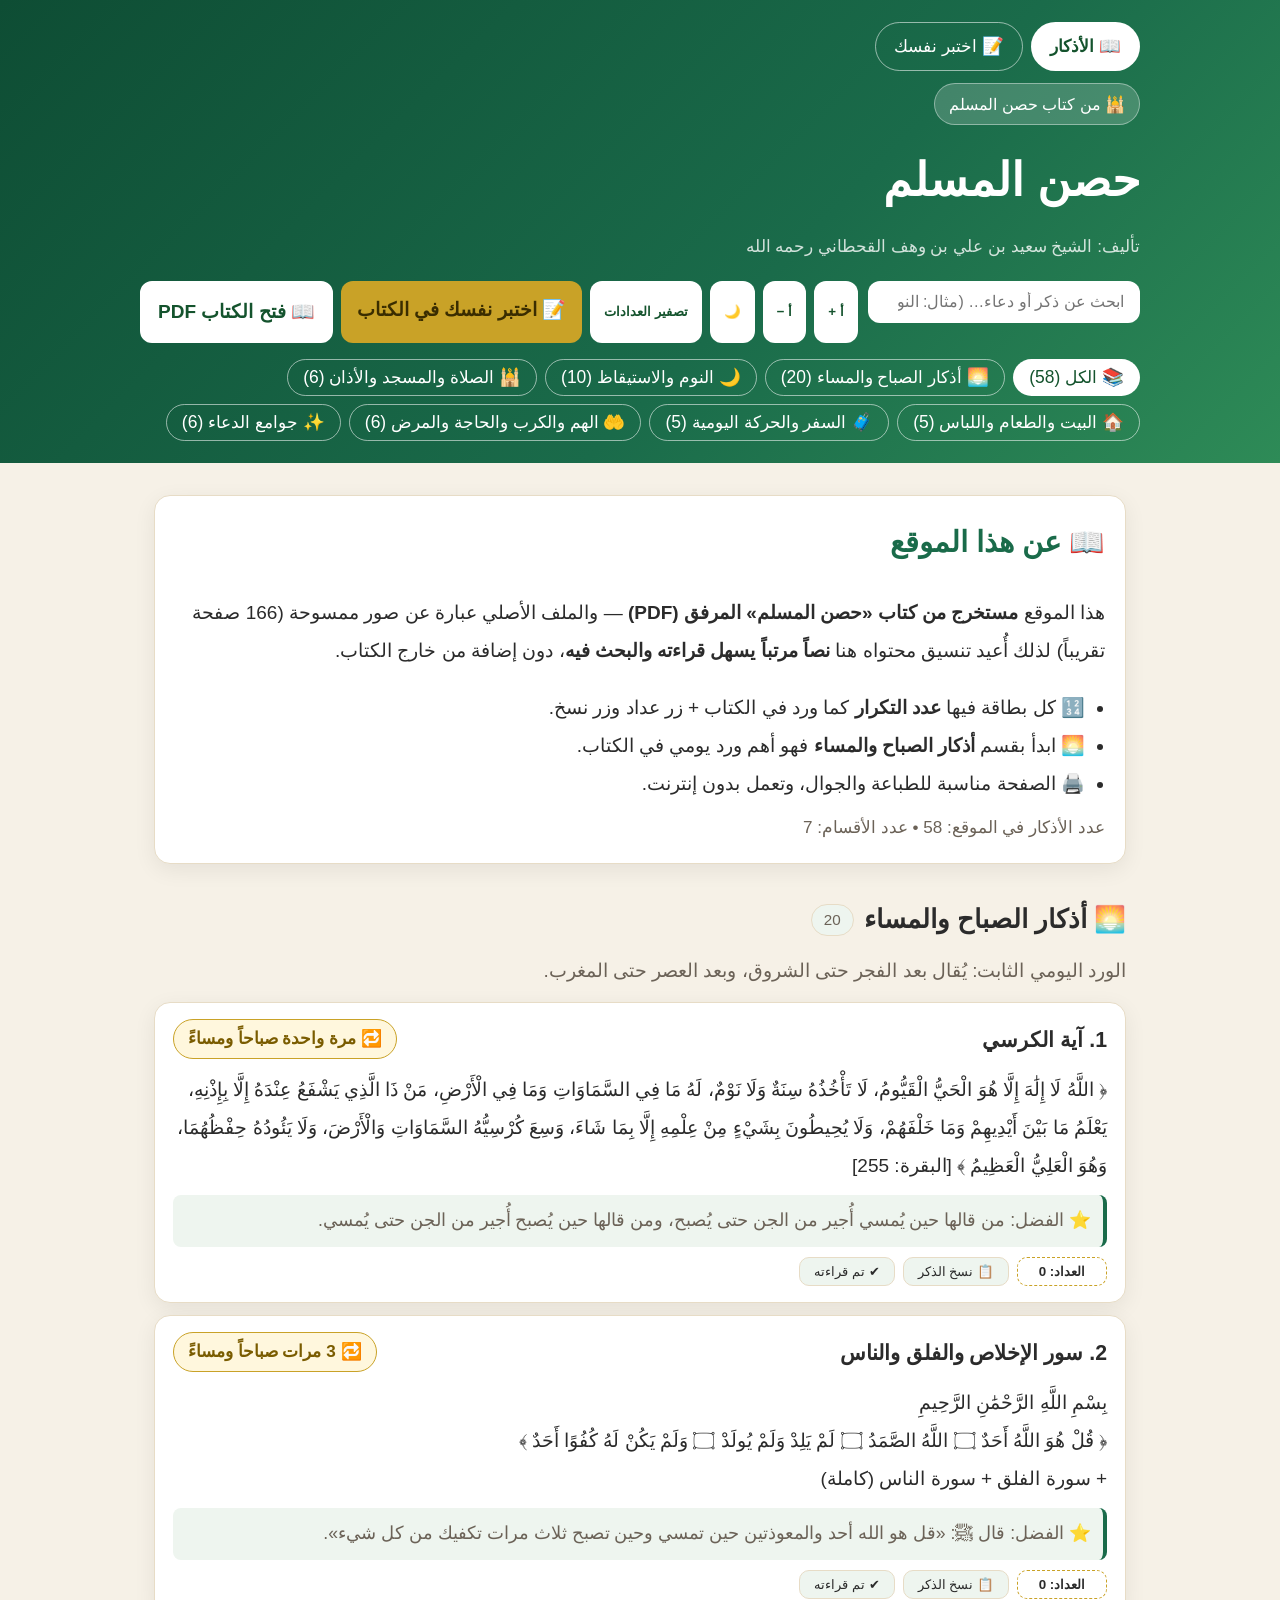
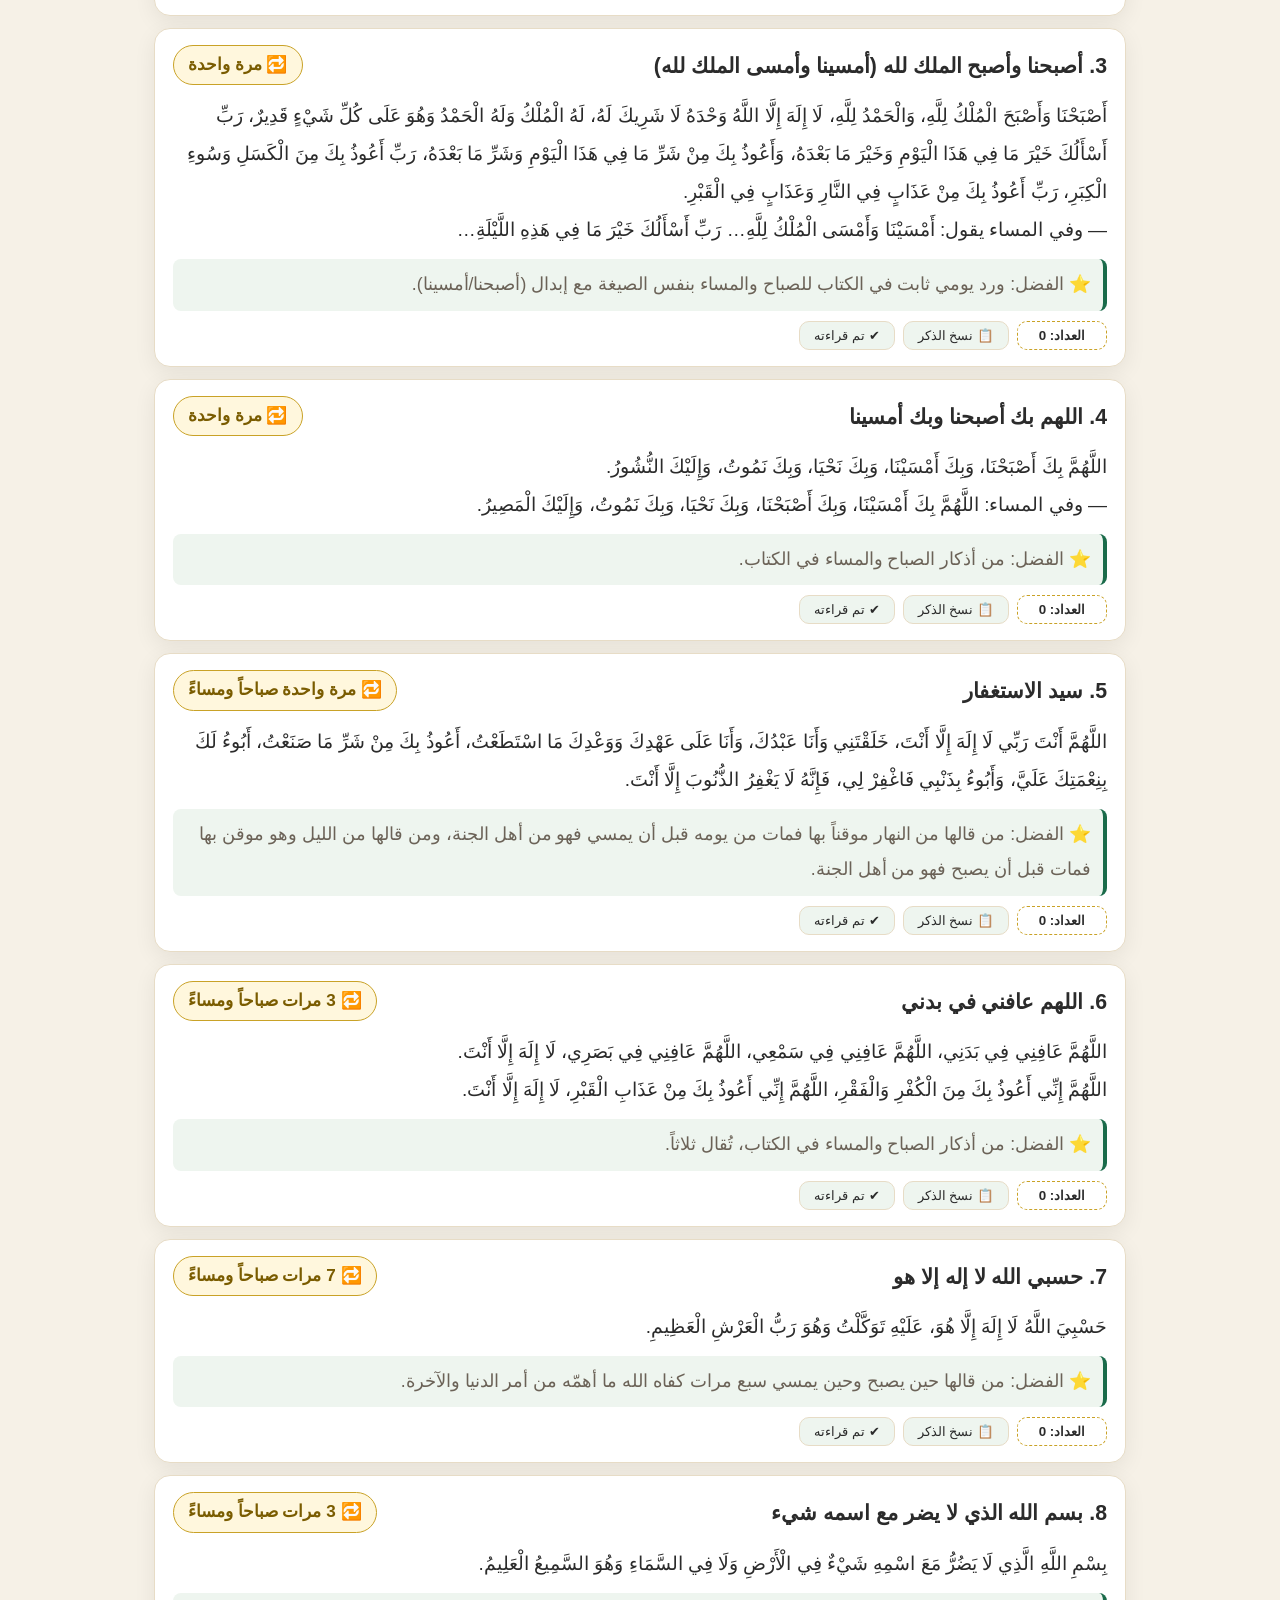
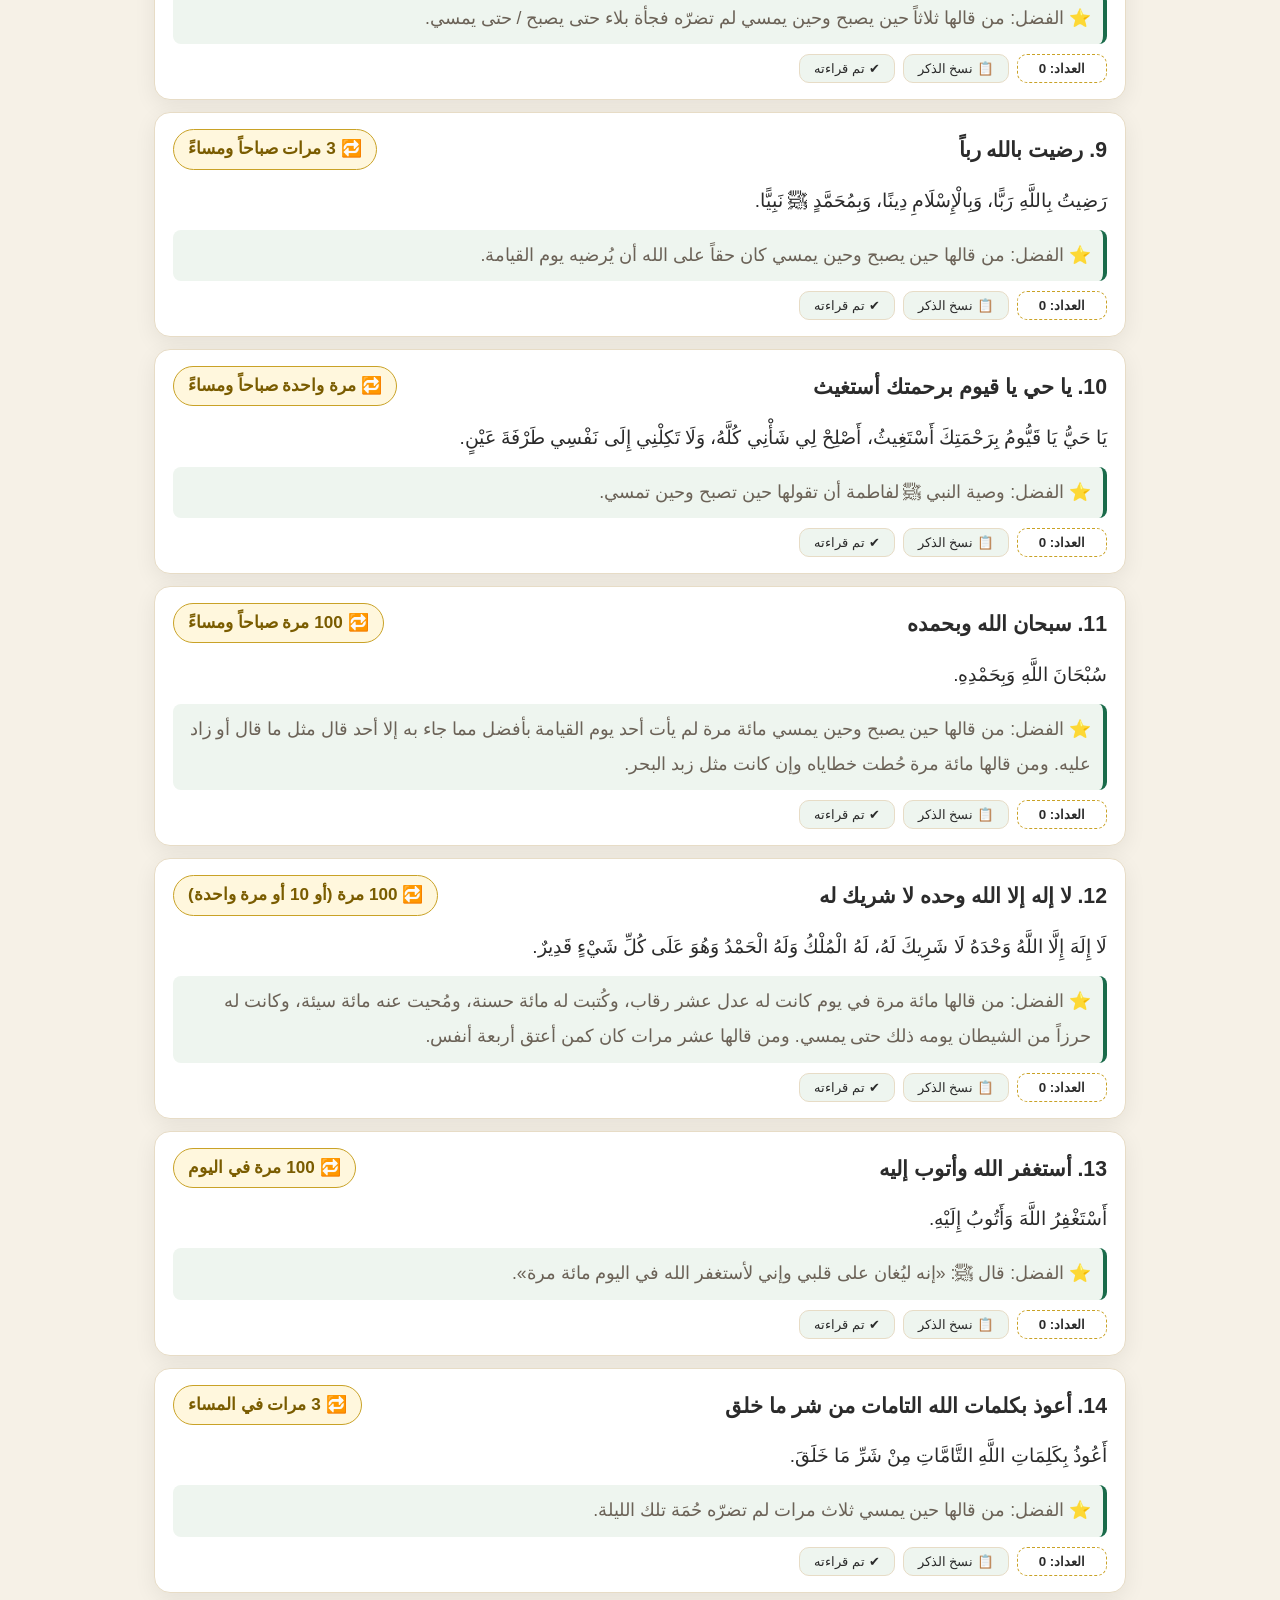
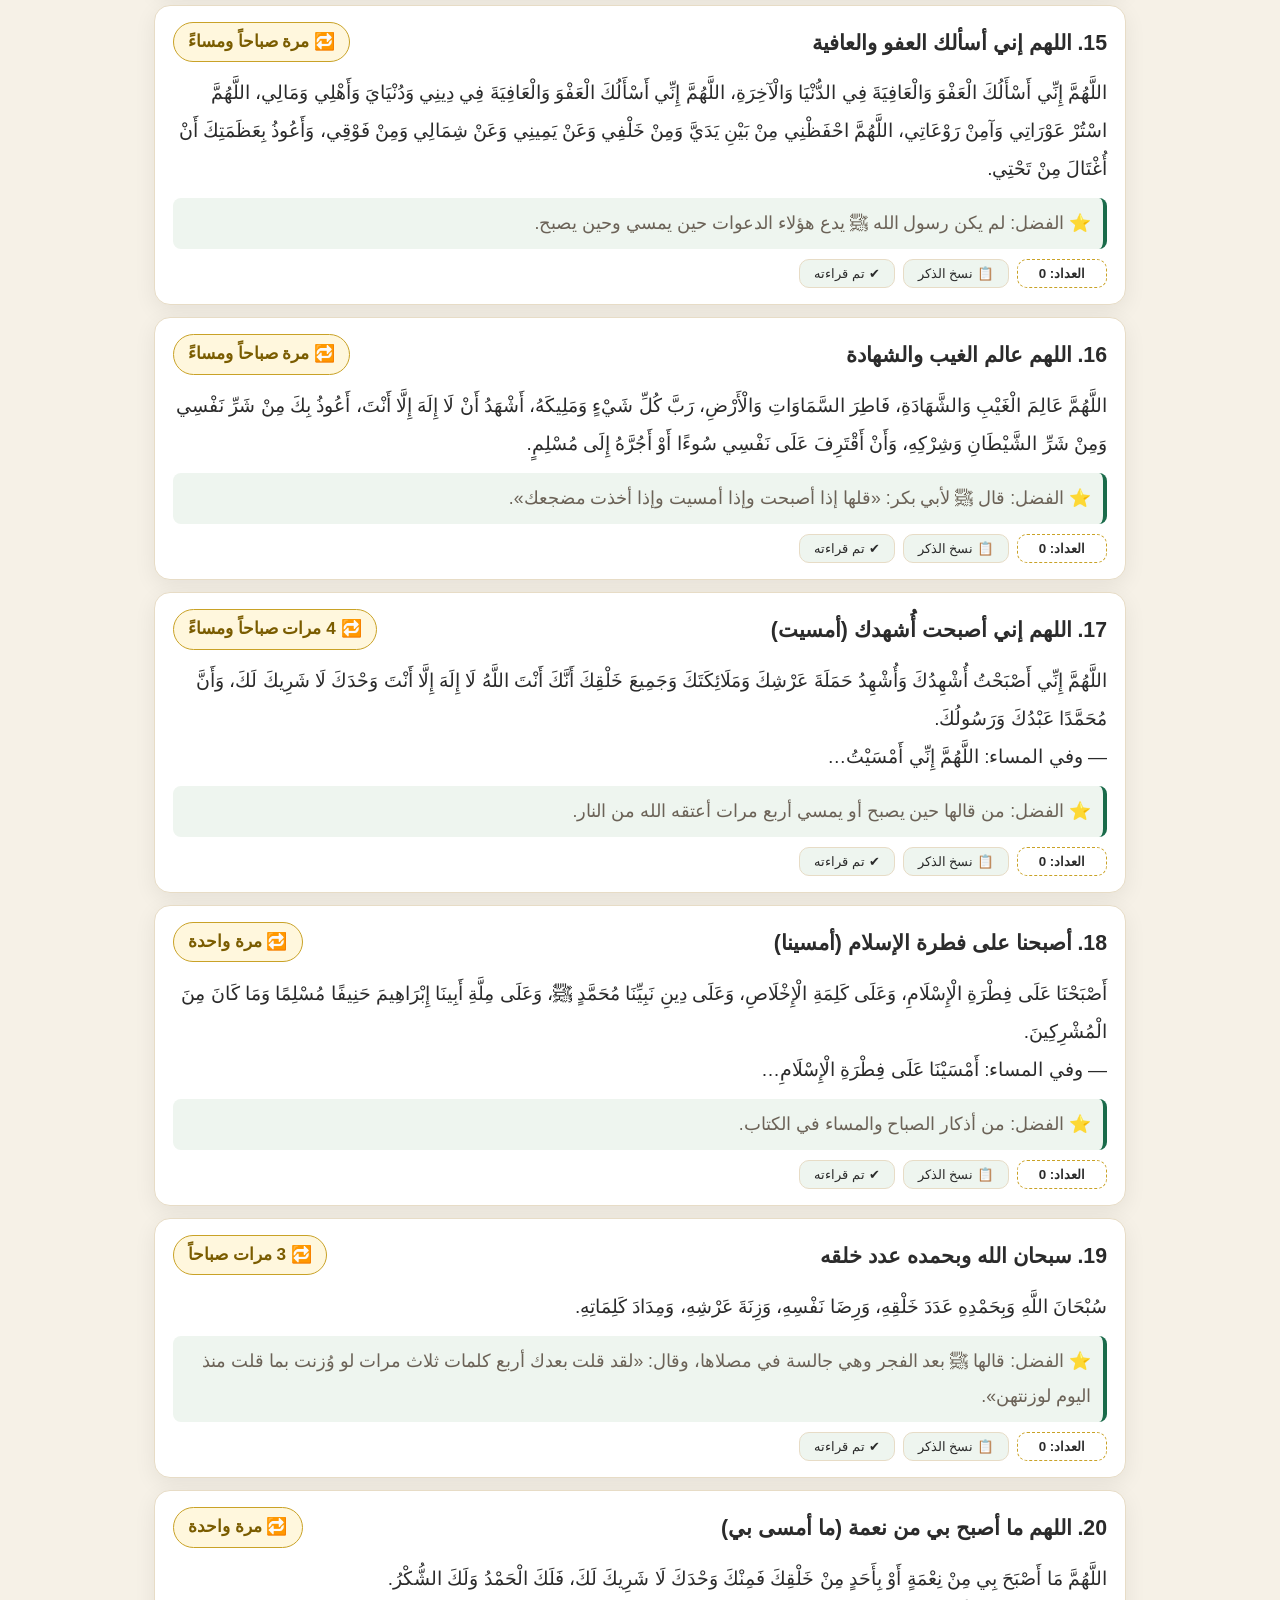
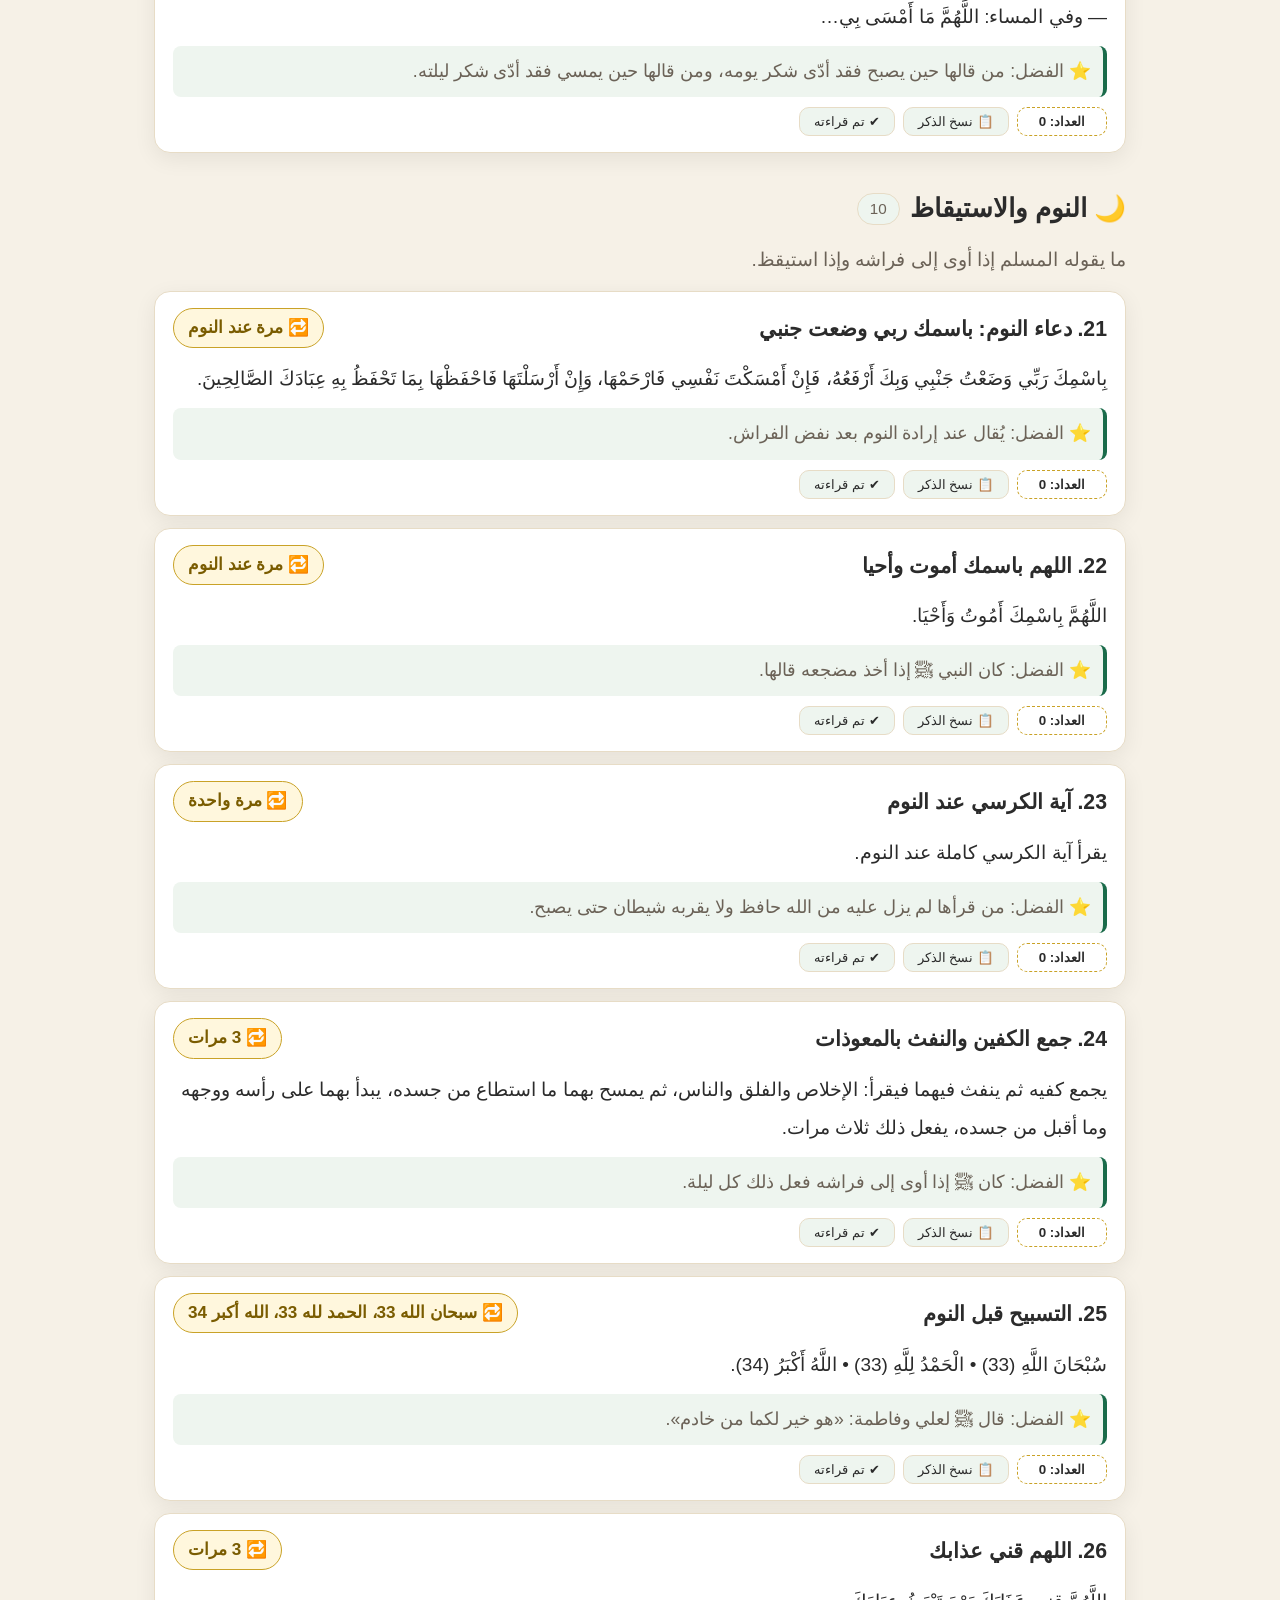
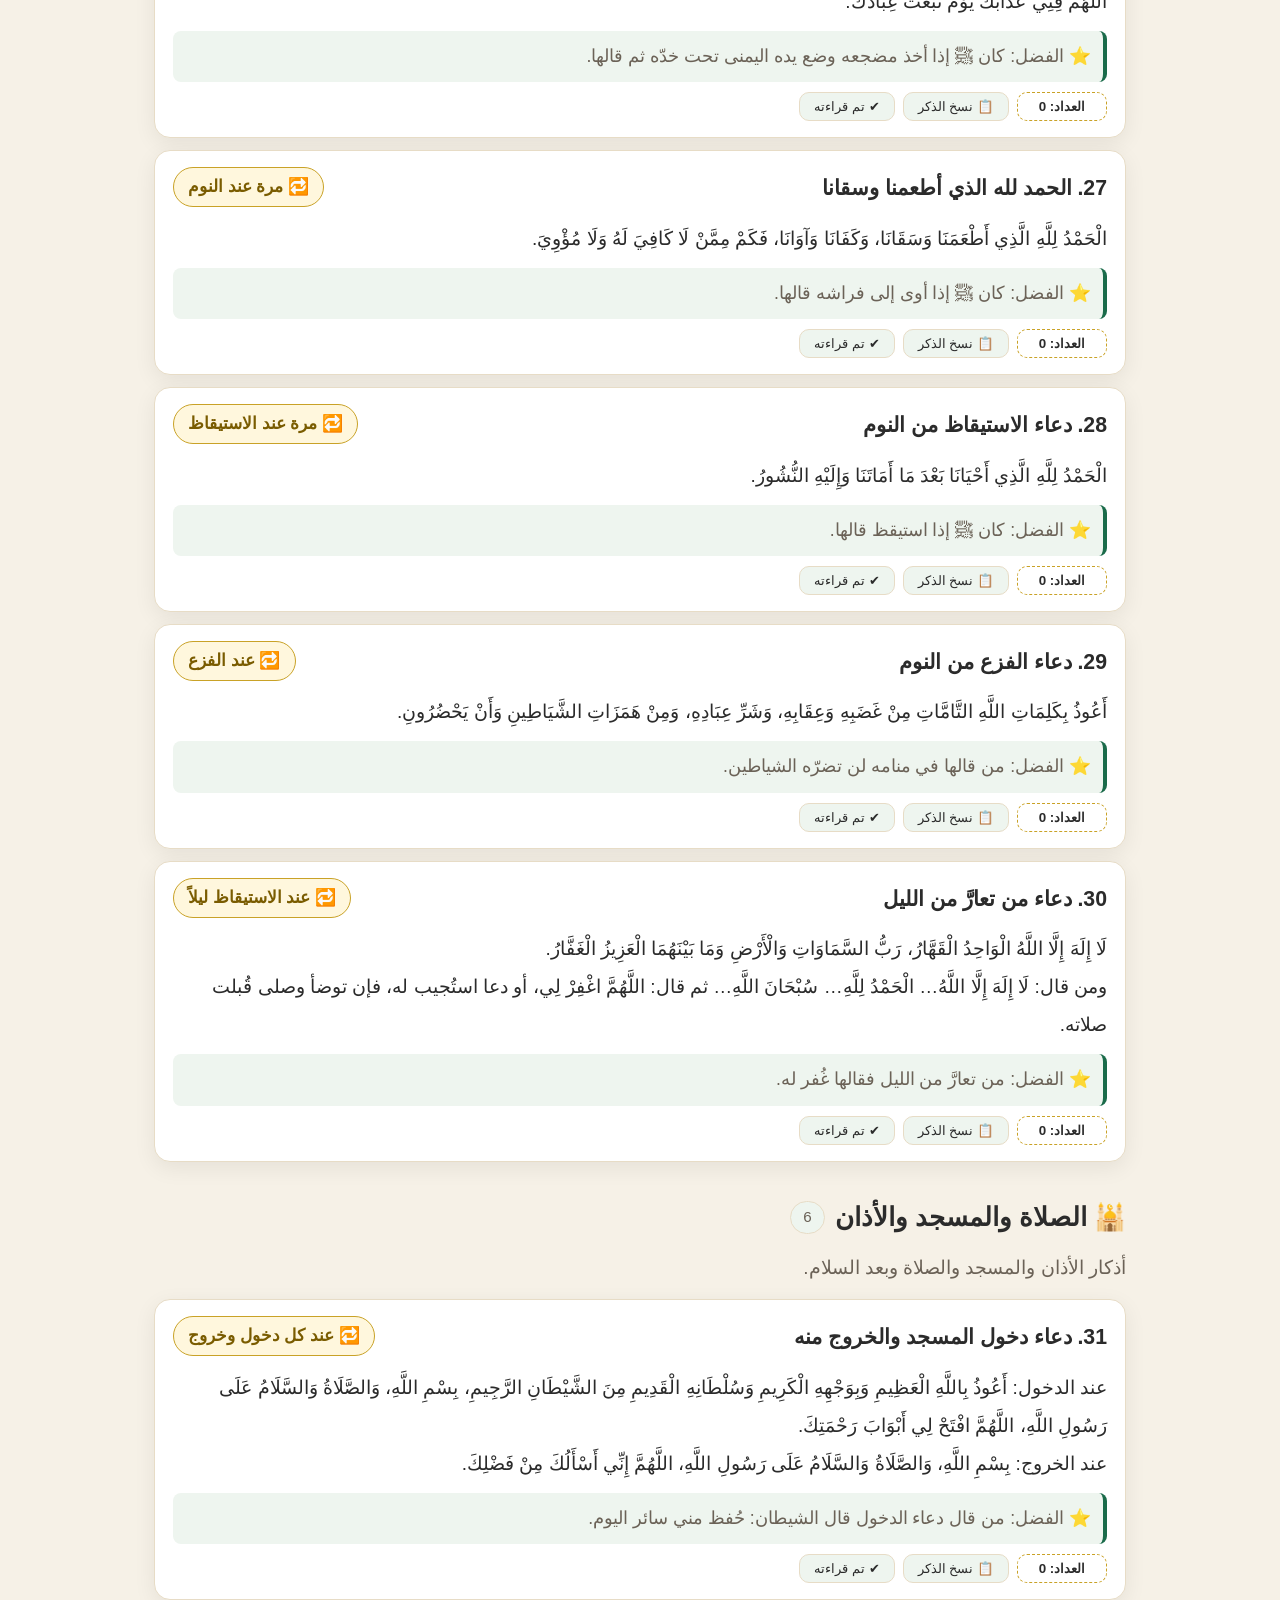
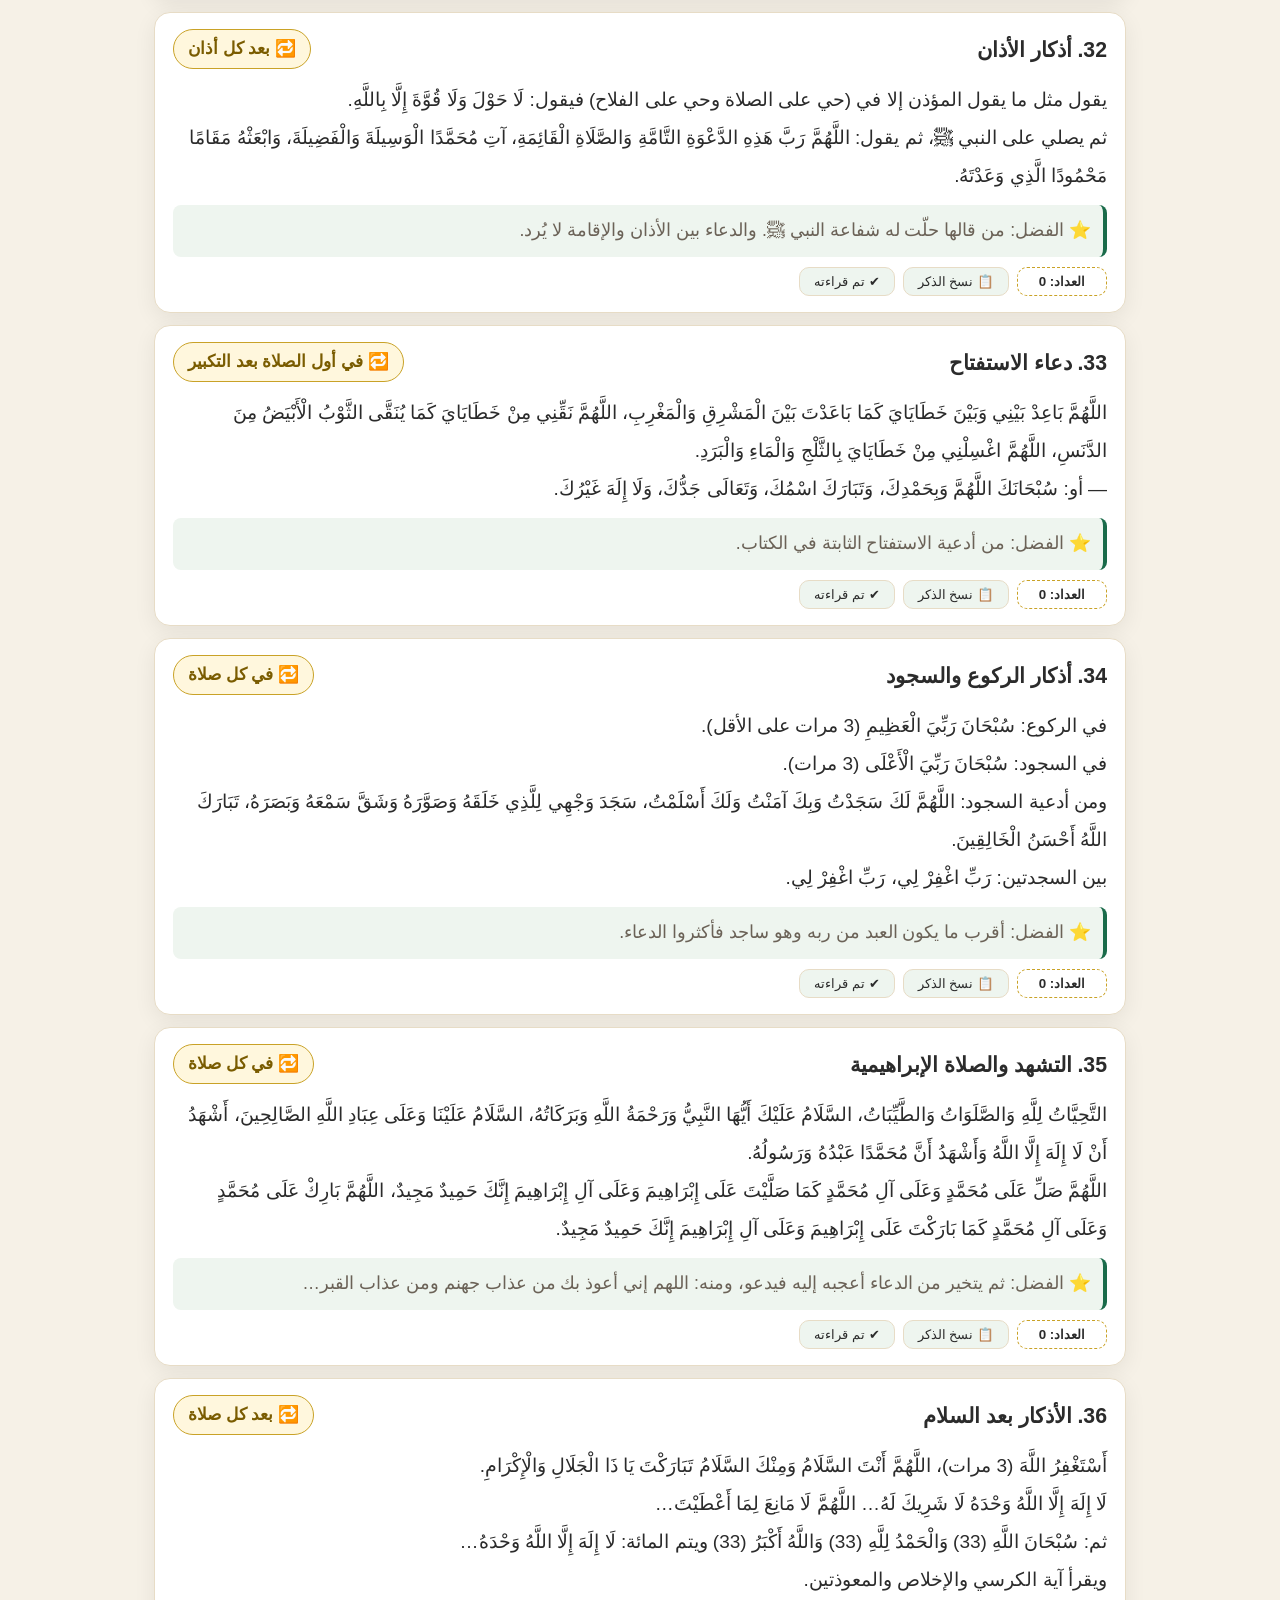
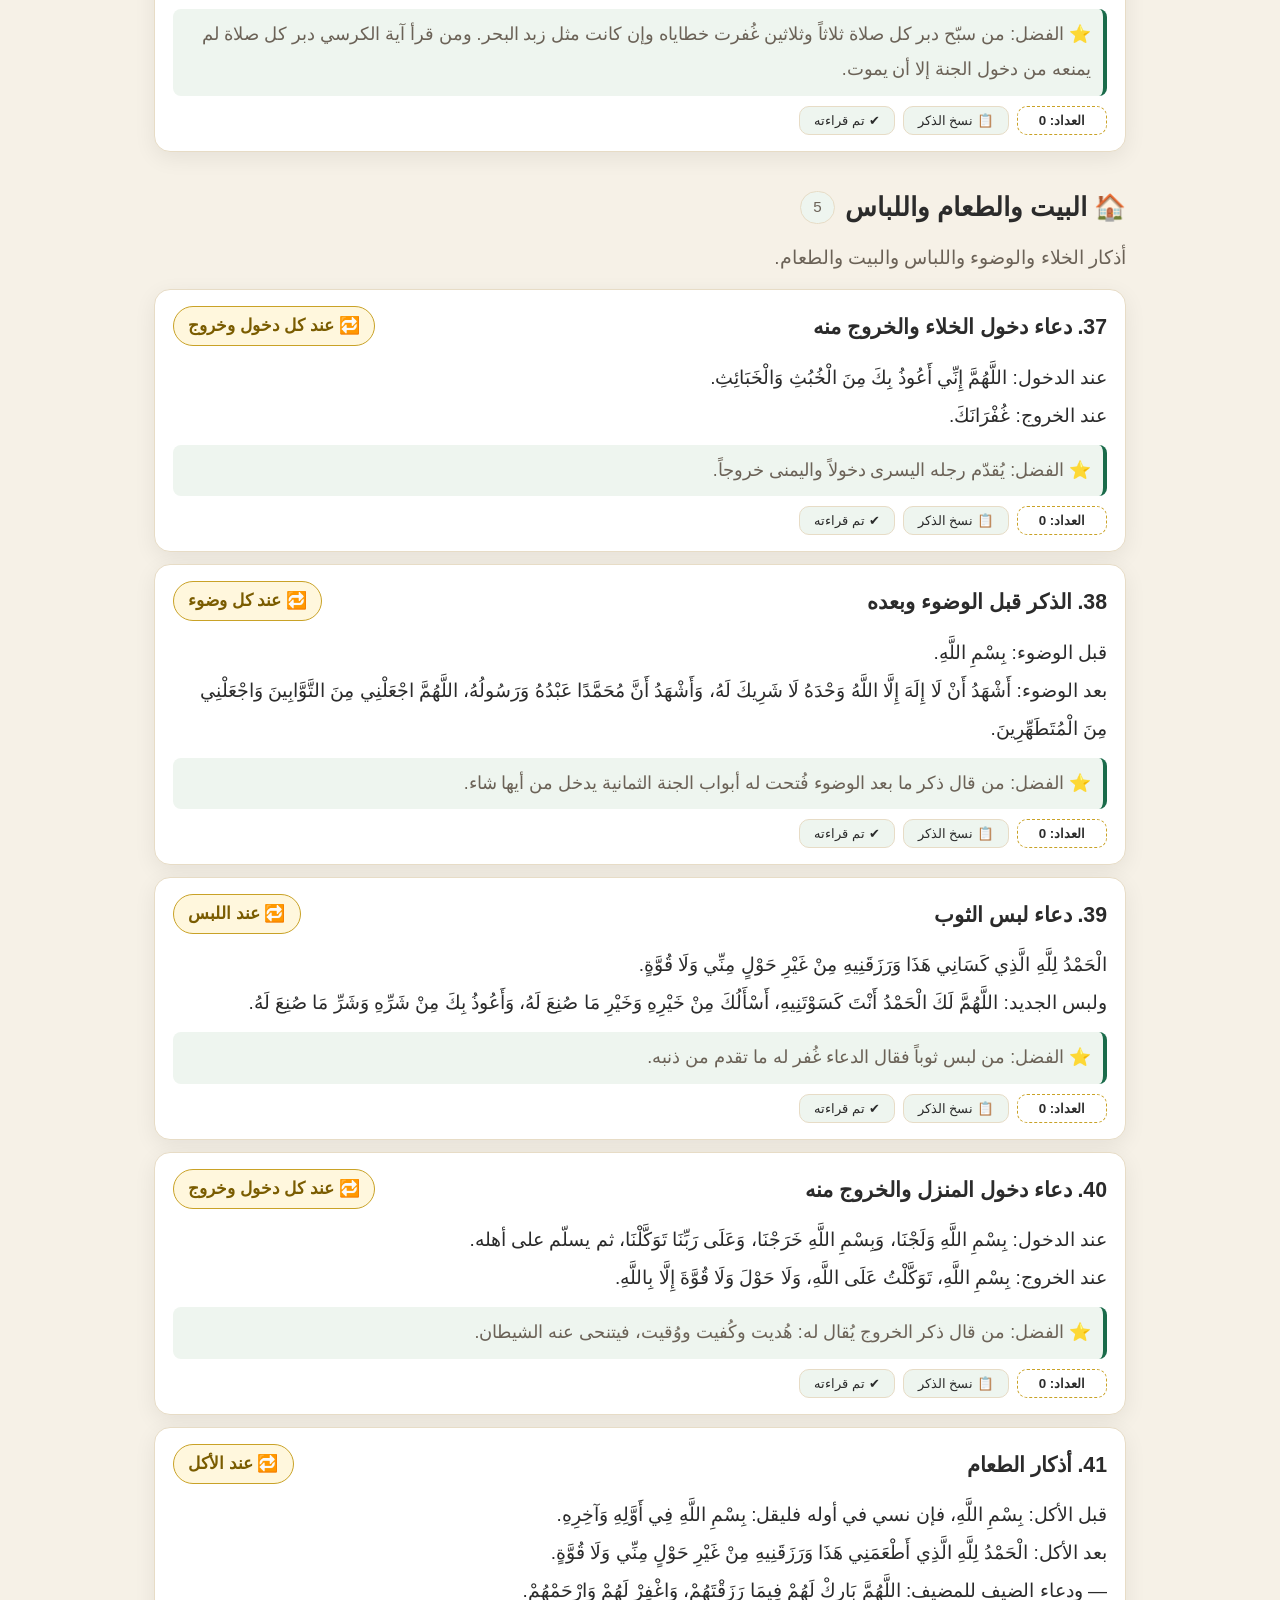
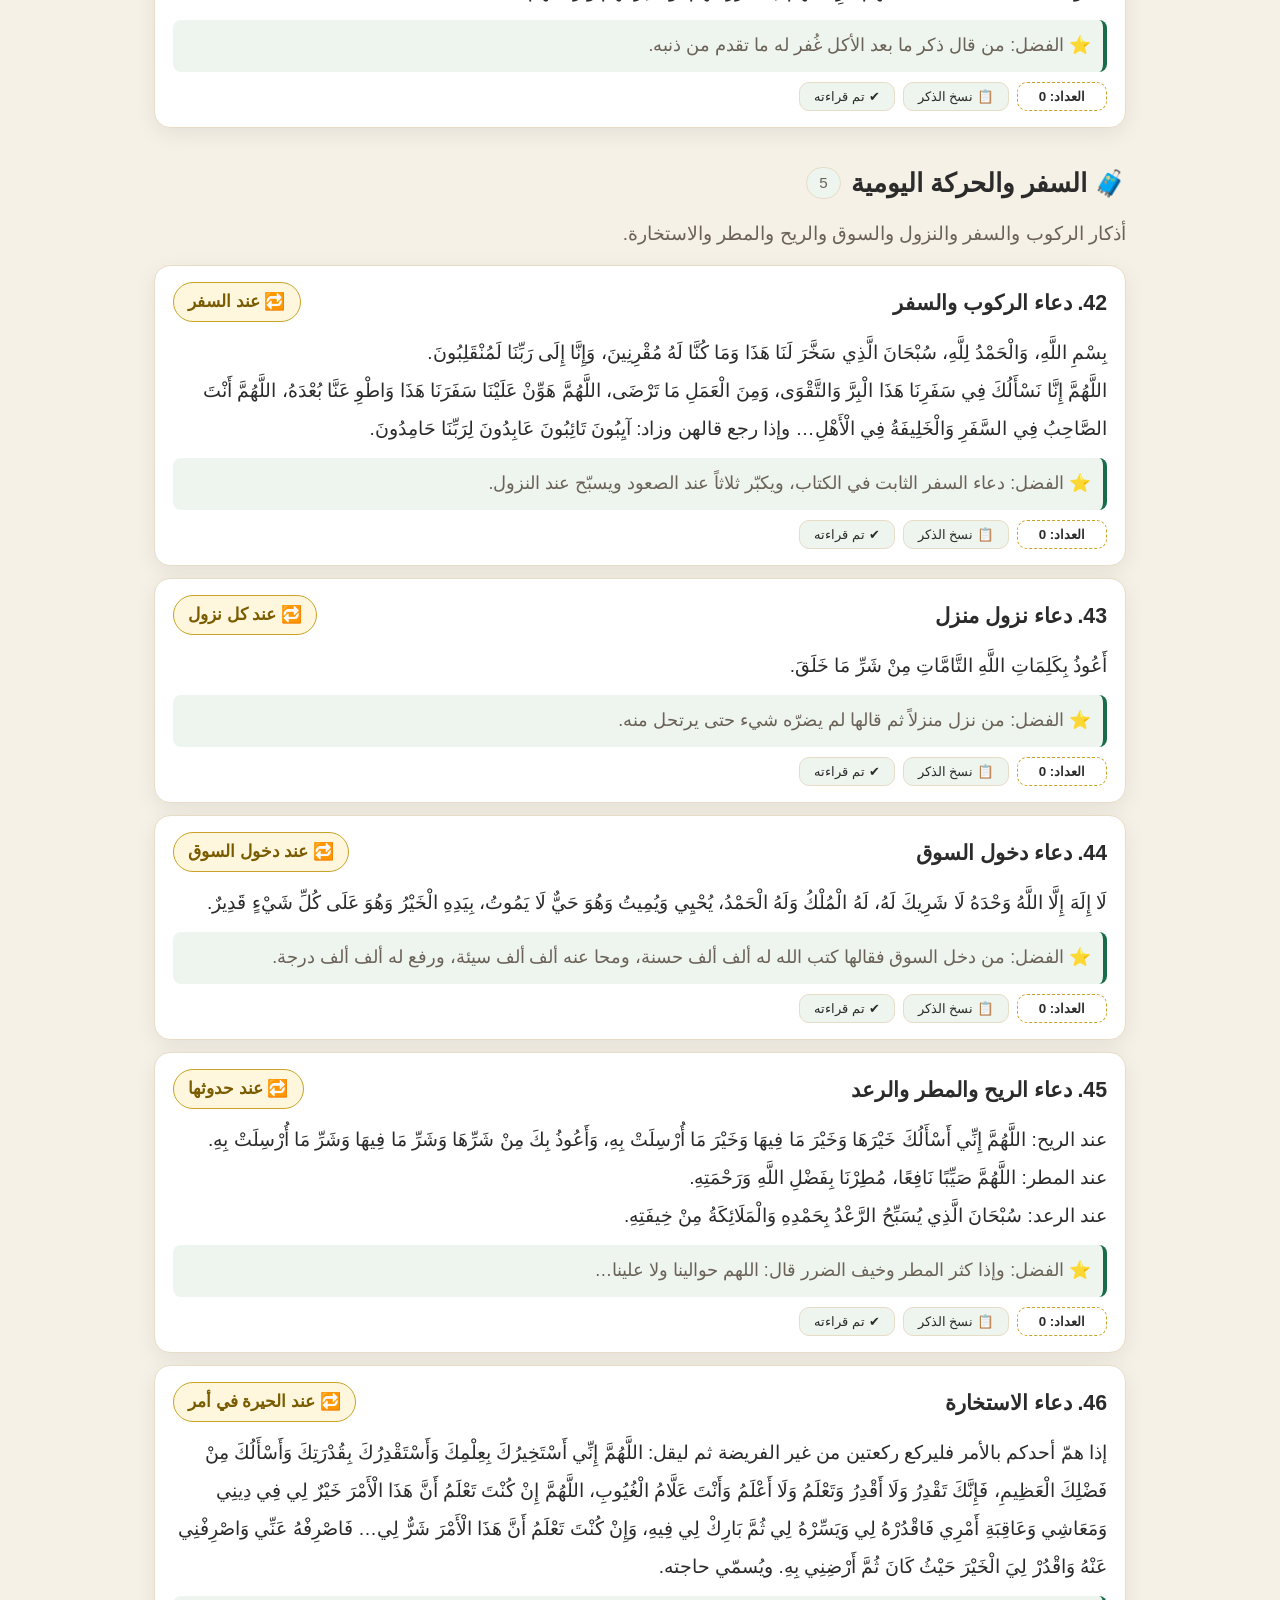
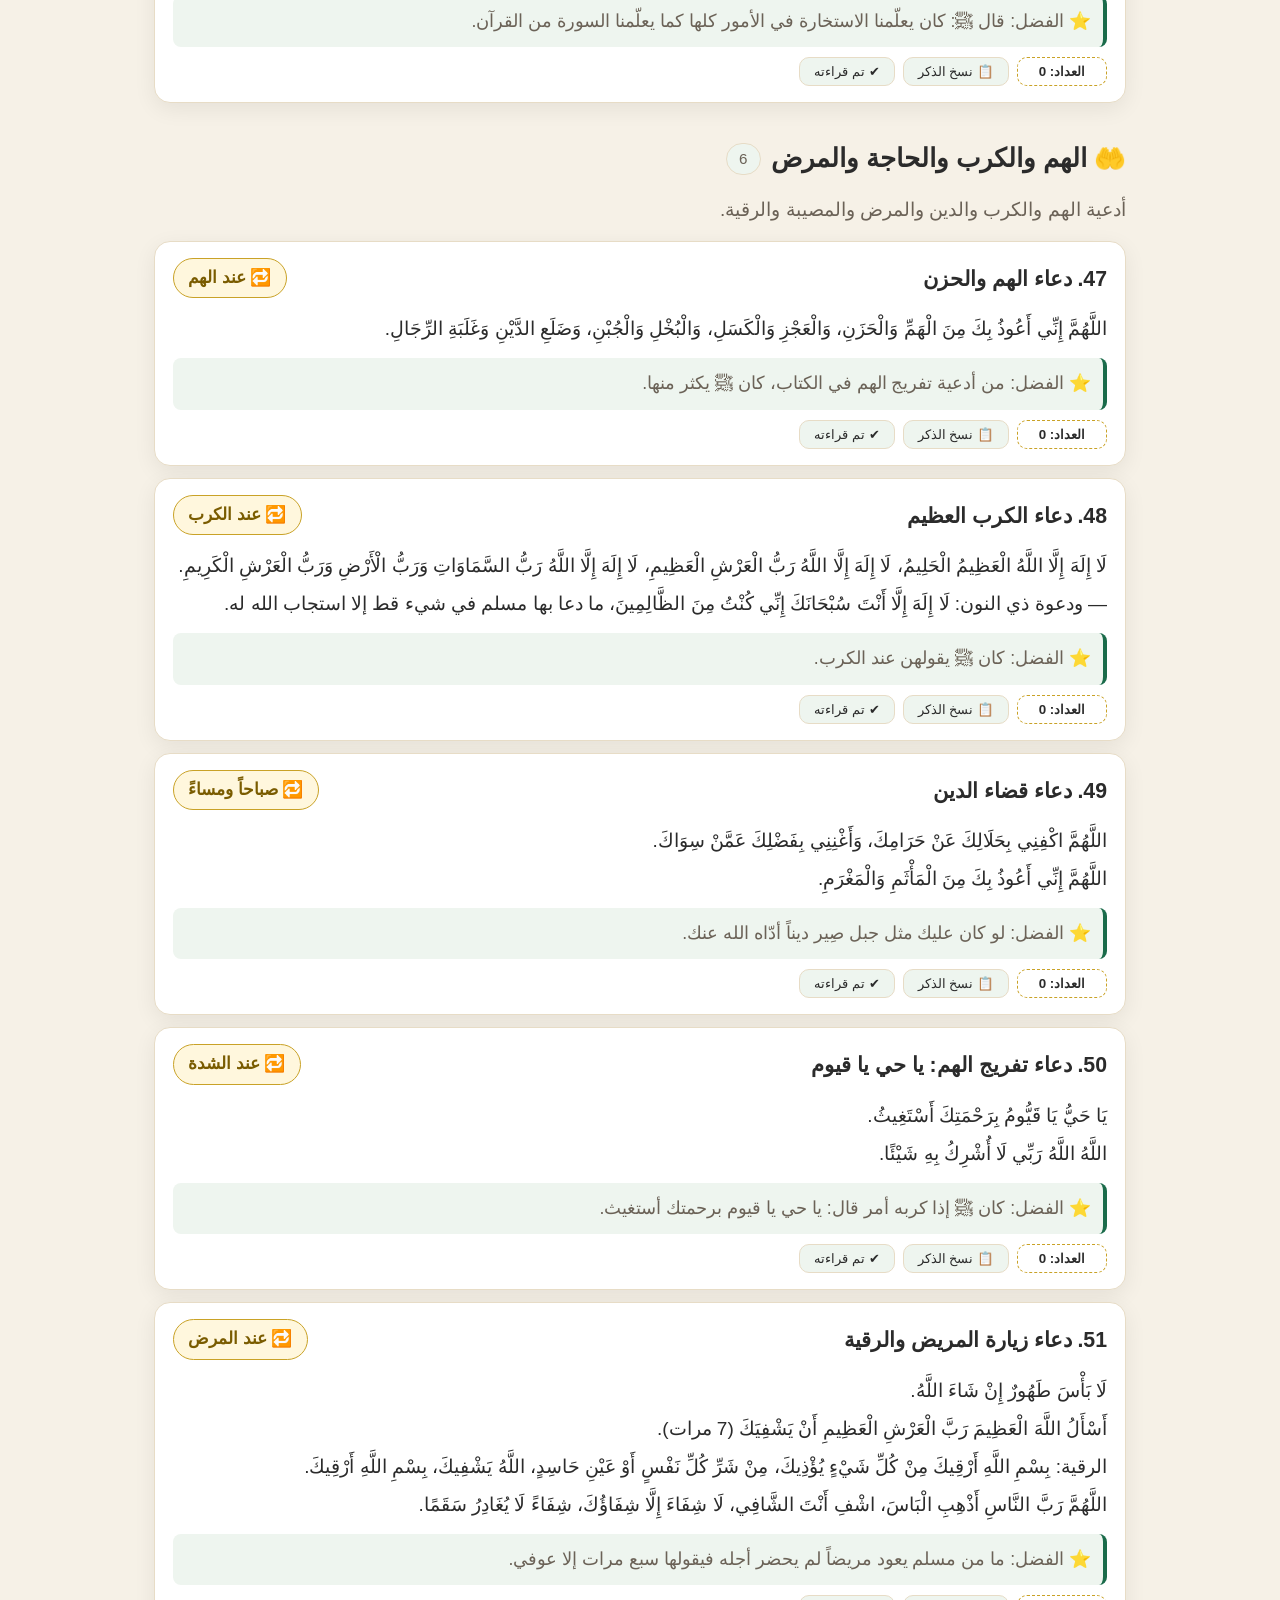
==== index.html @ e5cd20d0 "نشر موقع حصن المسلم" ====
<!DOCTYPE html>
<!-- لقطة محفوظة بتاريخ 2026-10-16: نسخة احتياطية كاملة من الموقع في snapshots/site-20261016-2335 للعودة إليها عند أي تغيير غير مرغوب فيه. تُؤخذ لقطة جديدة قبل أي تعديل لاحق. -->
<html lang="ar" dir="rtl">
<head>
<meta charset="UTF-8">
<meta name="viewport" content="width=device-width, initial-scale=1.0">
<title>حصن المسلم | موقع الأذكار</title>
<meta name="description" content="موقع سهل ومرتب لأذكار حصن المسلم - المحتوى من كتاب حصن المسلم">
<link rel="stylesheet" href="style.css">
<link rel="manifest" href="manifest.webmanifest">
<meta name="theme-color" content="#14532d">
<link rel="apple-touch-icon" href="icons/apple-touch-icon.png">
<meta name="mobile-web-app-capable" content="yes">
<meta name="apple-mobile-web-app-capable" content="yes">
<meta name="apple-mobile-web-app-status-bar-style" content="default">
<meta name="apple-mobile-web-app-title" content="حصن المسلم">
</head>
<body>
<header class="hero">
  <div class="hero-inner">
    <nav class="topnav">
      <a href="index.html" class="active">📖 الأذكار</a>
      <a href="quiz.html">📝 اختبر نفسك</a>
    </nav>
    <div class="badge">🕌 من كتاب حصن المسلم</div>
    <h1>حصن المسلم</h1>
    <p class="author">تأليف: الشيخ سعيد بن علي بن وهف القحطاني رحمه الله</p>
    <div class="toolbar">
      <div class="search-box">
        <input id="search" type="search" placeholder="ابحث عن ذكر أو دعاء… (مثال: النوم، الصباح، السفر)" autocomplete="off">
      </div>
      <div class="controls">
        <button id="btnBigger" title="تكبير الخط">أ +</button>
        <button id="btnSmaller" title="تصغير الخط">أ −</button>
        <button id="btnTheme" title="وضع ليلي / نهاري">🌙</button>
        <button id="btnReset" title="تصفير كل العدادات">تصفير العدادات</button>
        <a class="quiz-link" href="quiz.html">📝 اختبر نفسك في الكتاب</a>
        <a class="dl-link" href="hisn-al-muslim.pdf" target="_blank" rel="noopener">📖 فتح الكتاب PDF</a>
      </div>
    </div>
    <nav class="cats" id="cats"></nav>
  </div>
</header>

<main class="container">
  <section class="intro card">
    <h2>📖 عن هذا الموقع</h2>
    <p>هذا الموقع <b>مستخرج من كتاب «حصن المسلم» المرفق (PDF)</b> — والملف الأصلي عبارة عن صور ممسوحة (166 صفحة تقريباً) لذلك أُعيد تنسيق محتواه هنا <b>نصاً مرتباً يسهل قراءته والبحث فيه</b>، دون إضافة من خارج الكتاب.</p>
    <ul class="tips">
      <li>🔢 كل بطاقة فيها <b>عدد التكرار</b> كما ورد في الكتاب + زر عداد وزر نسخ.</li>
      <li>🌅 ابدأ بقسم <b>أذكار الصباح والمساء</b> فهو أهم ورد يومي في الكتاب.</li>
      <li>🖨️ الصفحة مناسبة للطباعة والجوال، وتعمل بدون إنترنت.</li>
    </ul>
    <div class="stats"><span id="statCount"></span> • <span id="statCats"></span></div>
  </section>

  <div id="results-info"></div>
  <div id="sections"></div>

  <section class="card fadl">
    <h2>فضل الذكر (من مقدمة الكتاب)</h2>
    <p>قال الله تعالى: <span class="quran">﴿ فَاذْكُرُونِي أَذْكُرْكُمْ وَاشْكُرُوا لِي وَلَا تَكْفُرُونِ ﴾</span> [البقرة: 152]</p>
    <p>وقال ﷺ: <span class="hadith">«مثل الذي يذكر ربه والذي لا يذكر ربه مثل الحي والميت»</span> متفق عليه.</p>
    <p>وقال ﷺ: <span class="hadith">«سبق المفرِّدون» قالوا: وما المفرِّدون يا رسول الله؟ قال: «الذاكرون الله كثيراً والذاكرات»</span> رواه مسلم.</p>
  </section>

  <footer>
    <p>المصدر: كتاب <b>حصن المسلم من أذكار الكتاب والسنة</b> — ملف PDF المرفق في المجلد • إعداد الموقع: تنسيق تعليمي للقراءة فقط</p>
    <p class="dua">🤲 لا تنسوني ووالديّ وذريتي من الدعاء</p>
  </footer>
</main>

<button id="toTop" title="العودة للأعلى">↑</button>
<!-- 2026-10-17: نافذة اقتراح تثبيت الموقع كتطبيق عند الزيارة -->
<div id="installPopup" class="install-popup hidden" role="dialog" aria-live="polite">
  <div class="install-text">📲 يمكنك تثبيت الموقع كتطبيق على هاتفك لفتحه بسرعة وقراءته دون اتصال.</div>
  <div id="iosHint" class="hidden">على الآيفون: اضغط زر المشاركة ⎙ ثم «إضافة إلى الشاشة الرئيسية».</div>
  <div class="install-btns">
    <button id="btnInstall" class="primary">تثبيت التطبيق</button>
    <button id="btnInstallLater">لاحقاً</button>
  </div>
</div>
<script src="app.js"></script>
<script src="install.js"></script>
<!-- 2026-10-17: تسجيل عامل الخدمة (يعمل على المنشور فقط، لا في التطوير ولا المعاينة) -->
<script src="register-sw.js"></script>
</body>
</html>
---- style.css ----
:root{
  --bg:#f6f1e7; --card:#ffffff; --ink:#2b2b2b; --muted:#6b6257;
  --brand:#1a6b4a; --brand2:#c9a227; --line:#e7dcc6; --chip:#eef5ef;
  --shadow:0 6px 22px rgba(0,0,0,.07);
  --fs:19px;
}
*{box-sizing:border-box}
body{margin:0;background:var(--bg);color:var(--ink);
  font-family:"Amiri","Traditional Arabic","Simplified Arabic","Segoe UI",Tahoma,Arial,sans-serif;
  font-size:var(--fs);line-height:2}
body.dark{--bg:#121614;--card:#1c221f;--ink:#eef2ec;--muted:#a9b3a9;--line:#2c352f;--chip:#233329;--shadow:0 6px 22px rgba(0,0,0,.4)}
.hero{background:linear-gradient(135deg,#0e4d34,#1a6b4a 60%,#2e8b57);color:#fff;padding:22px 16px}
.hero-inner{max-width:1000px;margin:auto}
.topnav{display:flex;gap:8px;margin-bottom:12px}
.topnav a{color:#fff;text-decoration:none;border:1.5px solid rgba(255,255,255,.55);border-radius:999px;padding:6px 18px;font-size:.92em}
.topnav a.active,.topnav a:hover{background:#fff;color:#14532d;font-weight:bold}
.quiz-link{display:inline-block;background:#c9a227!important;color:#3a2d00!important;text-decoration:none;border-radius:12px;padding:10px 16px;font-weight:bold}
.quiz-link:hover{transform:translateY(-1px)}
.dl-link{display:inline-block;background:#fff!important;color:#14532d!important;text-decoration:none;border-radius:12px;padding:10px 16px;font-weight:bold;border:2px solid #fff}
.dl-link:hover{transform:translateY(-1px);background:#eaf7ef!important}
.badge{display:inline-block;background:rgba(255,255,255,.18);border:1px solid rgba(255,255,255,.4);padding:4px 14px;border-radius:999px;font-size:.85em}
.hero h1{margin:10px 0 4px;font-size:2.4em}
.subtitle{margin:0;opacity:.95}
.author{margin:4px 0 16px;opacity:.8;font-size:.9em}
.toolbar{display:flex;gap:10px;flex-wrap:wrap;align-items:stretch}
.search-box{flex:1;min-width:240px}
.search-box input{width:100%;padding:12px 16px;border-radius:12px;border:0;font-size:1rem;font-family:inherit}
.controls{display:flex;gap:8px;flex-wrap:wrap}
.controls button{border:0;border-radius:12px;padding:10px 14px;cursor:pointer;font-family:inherit;font-weight:bold;background:#fff;color:#14532d}
.controls button:hover{transform:translateY(-1px)}
.cats{display:flex;gap:8px;flex-wrap:wrap;margin-top:16px}
.cats button{border:1.5px solid rgba(255,255,255,.55);background:transparent;color:#fff;border-radius:999px;padding:7px 15px;cursor:pointer;font-family:inherit;font-size:.92em}
.cats button.active,.cats button:hover{background:#fff;color:#14532d}
.container{max-width:1000px;margin:auto;padding:18px 14px 60px}
.card{background:var(--card);border:1px solid var(--line);border-radius:16px;padding:18px 20px;margin:14px 0;box-shadow:var(--shadow)}
.intro h2,.fadl h2{margin-top:0;color:var(--brand)}
body.dark .intro h2,body.dark .fadl h2{color:#7fd6a4}
.tips{margin:8px 0;padding-right:20px}
.stats{color:var(--muted);font-size:.9em}
.sec-title{display:flex;align-items:center;gap:10px;margin:30px 0 6px}
.sec-title h2{margin:0;font-size:1.35em}
.sec-title .count{background:var(--chip);border:1px solid var(--line);border-radius:999px;padding:0 12px;font-size:.8em;color:var(--muted)}
.sec-desc{color:var(--muted);margin:0 0 8px}
.zikr{background:var(--card);border:1px solid var(--line);border-radius:16px;padding:16px 18px;margin:12px 0;box-shadow:var(--shadow)}
.zikr-head{display:flex;justify-content:space-between;gap:10px;align-items:flex-start;flex-wrap:wrap}
.zikr-head h3{margin:0;font-size:1.12em}
.rep{background:#fff7dd;border:1.5px solid var(--brand2);color:#7a5c00;border-radius:999px;padding:2px 14px;font-weight:bold;white-space:nowrap;font-size:.9em}
body.dark .rep{background:#2c2712;color:#ffd75e}
.zikr .text{margin:10px 0;white-space:pre-line}
.quran{color:#0e6b3c;font-weight:bold}
body.dark .quran{color:#7fd6a4}
.hadith{color:#374151}
body.dark .hadith{color:#d4d4d4}
.virtue{background:var(--chip);border-right:4px solid var(--brand);border-radius:8px;padding:8px 12px;margin:8px 0;font-size:.93em;color:var(--muted)}
.zikr-actions{display:flex;gap:8px;flex-wrap:wrap;margin-top:10px}
.zikr-actions button{border:1px solid var(--line);background:var(--chip);color:var(--ink);border-radius:10px;padding:6px 14px;cursor:pointer;font-family:inherit}
.zikr-actions button.done{background:var(--brand);color:#fff;border-color:var(--brand)}
.counter{min-width:90px;text-align:center;font-weight:bold;border:1.5px dashed var(--brand2)!important;background:transparent!important}
#results-info{color:var(--muted);margin:6px 2px}
footer{text-align:center;color:var(--muted);font-size:.88em;margin-top:26px}
footer .dua{font-size:1.15em;font-weight:bold;color:var(--brand);margin-top:6px}
body.dark footer .dua{color:#7fd6a4}
#toTop{position:fixed;bottom:18px;left:18px;width:48px;height:48px;border-radius:50%;border:0;background:var(--brand);color:#fff;font-size:22px;cursor:pointer;box-shadow:var(--shadow);display:none}
mark{background:#ffe58a;padding:0 4px;border-radius:4px}
/* ===== صفحة الاختبار ===== */
.hidden{display:none!important}
.progress{background:var(--line);border-radius:999px;height:12px;overflow:hidden;margin-bottom:10px}
.progress #bar{height:100%;width:0;background:linear-gradient(90deg,var(--brand),#2e8b57);transition:width .3s}
.q-meta{display:flex;justify-content:space-between;color:var(--muted);font-size:.9em}
#qText{margin:8px 0 12px}
#opts{display:flex;flex-direction:column;gap:10px}
.opt{text-align:right;font-family:inherit;font-size:1em;background:var(--chip);border:1.5px solid var(--line);color:var(--ink);border-radius:12px;padding:12px 14px;cursor:pointer;line-height:1.9}
.opt:hover:not(:disabled){border-color:var(--brand);transform:translateY(-1px)}
.opt:disabled{cursor:default;opacity:.95}
.opt .letter{display:inline-flex;width:30px;height:30px;border-radius:50%;background:var(--brand);color:#fff;align-items:center;justify-content:center;margin-left:8px;font-weight:bold}
.opt.correct{border-color:#1a6b4a;background:#e6f4ea;color:#14532d;font-weight:bold}
body.dark .opt.correct{background:#143324;color:#b6f0c8}
.opt.wrong{border-color:#c0392b;background:#fdecea}
body.dark .opt.wrong{background:#3a1d1d;color:#ffb4ab}
.feedback{border-radius:12px;padding:12px 14px;margin-top:14px;border:1.5px solid var(--line)}
.feedback.ok{background:#e6f4ea;border-color:#1a6b4a}
body.dark .feedback.ok{background:#143324}
.feedback.bad{background:#fef6e7;border-color:#c9a227}
.fb-src{display:block;margin-top:6px;color:var(--muted)}
.quiz-actions{display:flex;gap:10px;margin-top:14px;flex-wrap:wrap}
button.primary,.ghost-btn{background:var(--brand);color:#fff;border:0;border-radius:12px;padding:12px 22px;font-family:inherit;font-weight:bold;font-size:1em;cursor:pointer;text-decoration:none;display:inline-block}
button.primary:hover{transform:translateY(-1px)}
.ghost-btn{background:transparent;color:var(--brand);border:1.5px solid var(--brand)}
.big-score{font-size:2.6em;font-weight:bold;color:var(--brand);text-align:center}
body.dark .big-score{color:#7fd6a4}
.rev{border:1px solid var(--line);border-radius:12px;padding:10px 14px;margin:10px 0}
.rev.rok{border-right:5px solid #1a6b4a}
.rev.rbad{border-right:5px solid #c0392b}
/* ===== نافذة اقتراح التثبيت ===== */
.install-popup{position:fixed;bottom:16px;right:16px;left:16px;max-width:520px;margin:auto;background:var(--card);border:1.5px solid var(--brand2);border-radius:16px;padding:14px 18px;box-shadow:var(--shadow);z-index:1000}
.install-text{font-weight:bold}
.install-btns{display:flex;gap:10px;margin-top:10px;flex-wrap:wrap}
.install-btns button{border-radius:12px;padding:9px 20px;font-family:inherit;font-weight:bold;cursor:pointer;font-size:.95em}
#btnInstallLater{background:transparent;color:var(--muted);border:1.5px solid var(--line)}
#iosHint{margin-top:8px;font-size:.9em;color:var(--muted)}
@media print{.hero .toolbar,.cats,.zikr-actions,#toTop{display:none}body{background:#fff}.card,.zikr{box-shadow:none}}
@media(max-width:600px){body{line-height:1.95}.hero h1{font-size:1.9em}}
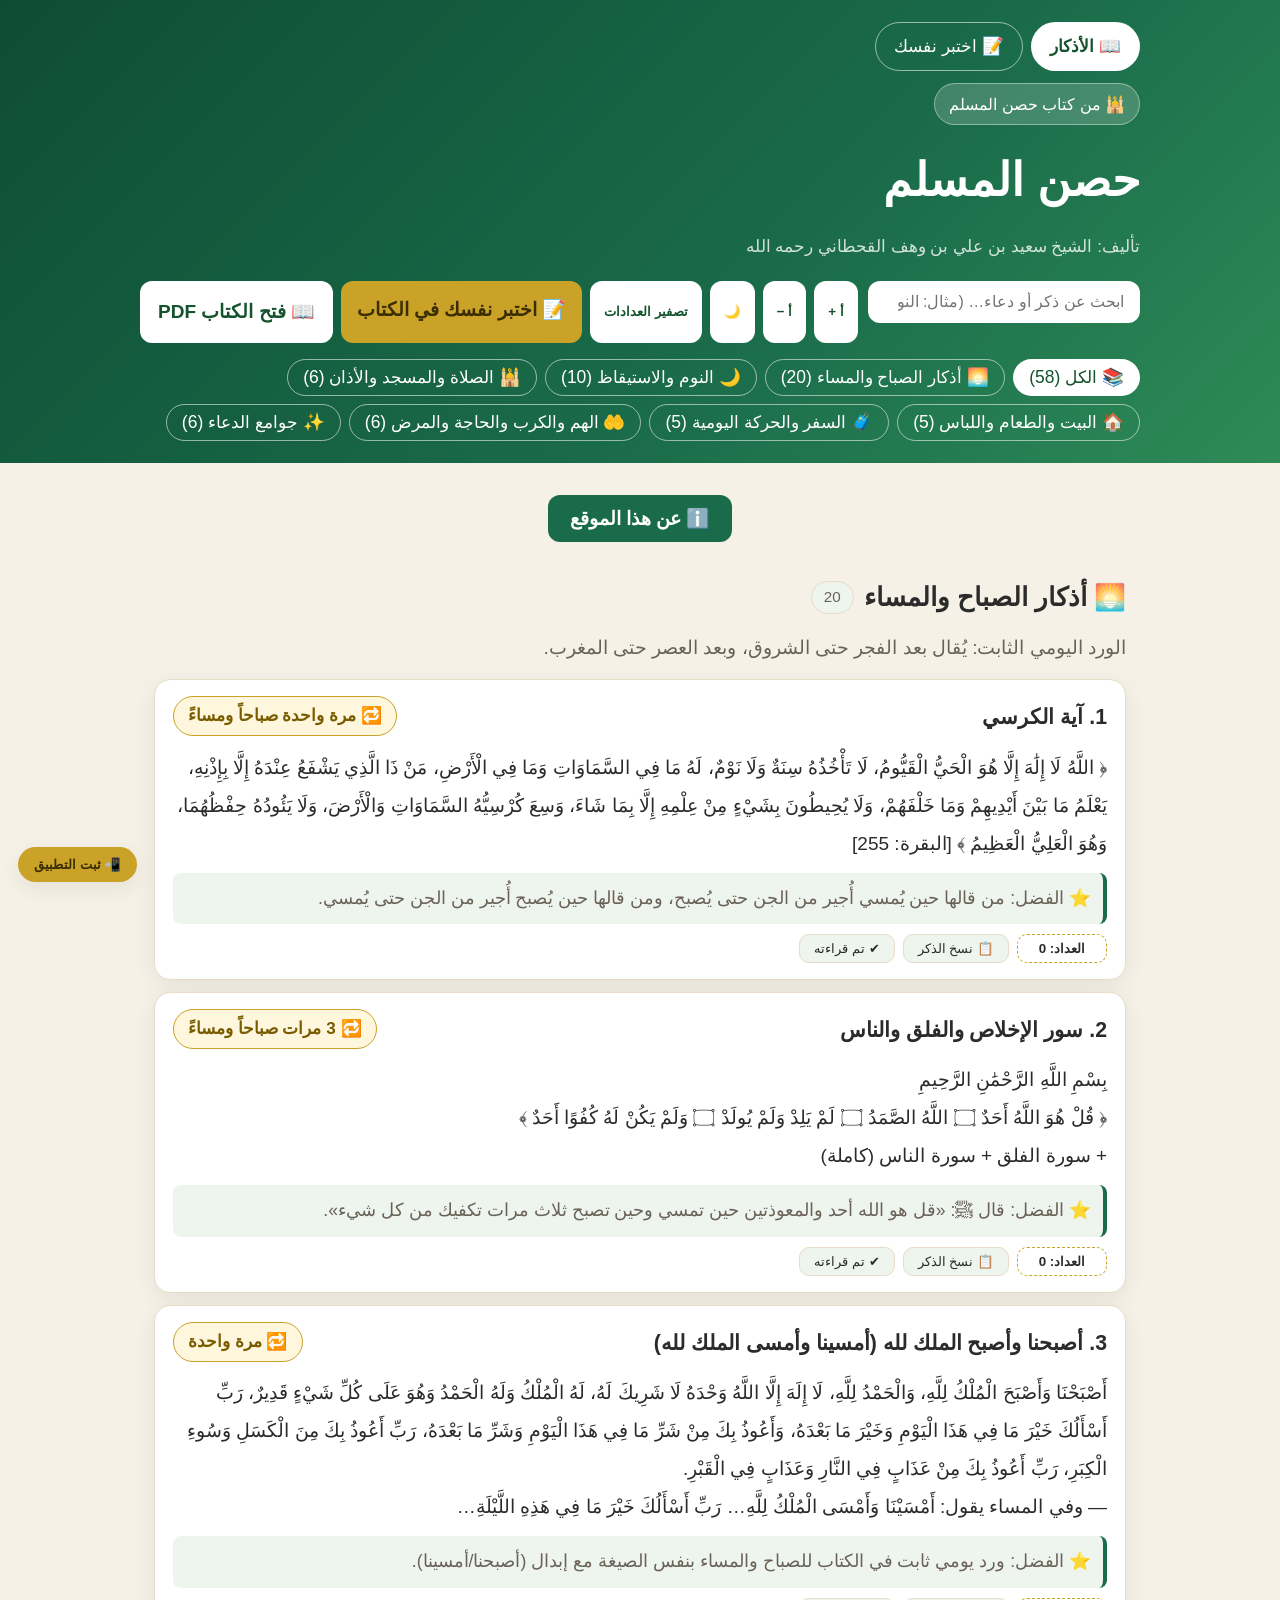
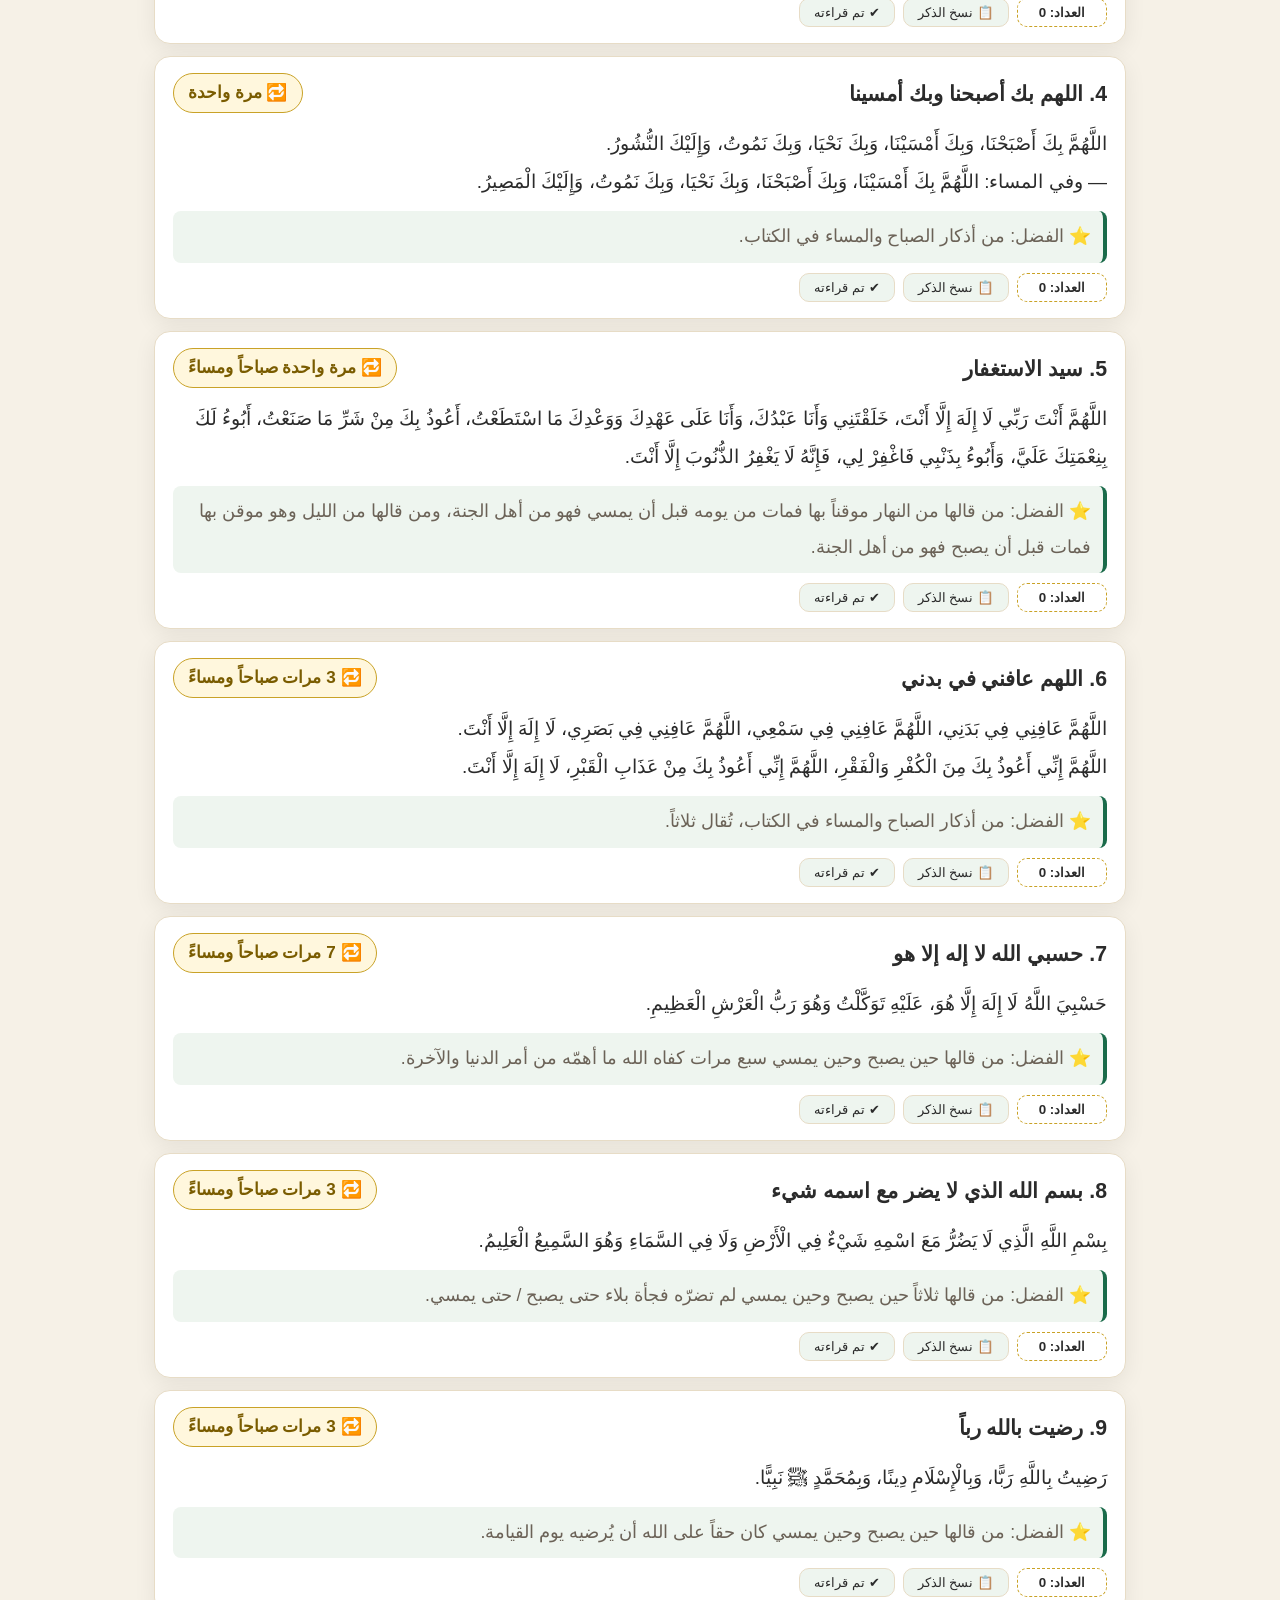
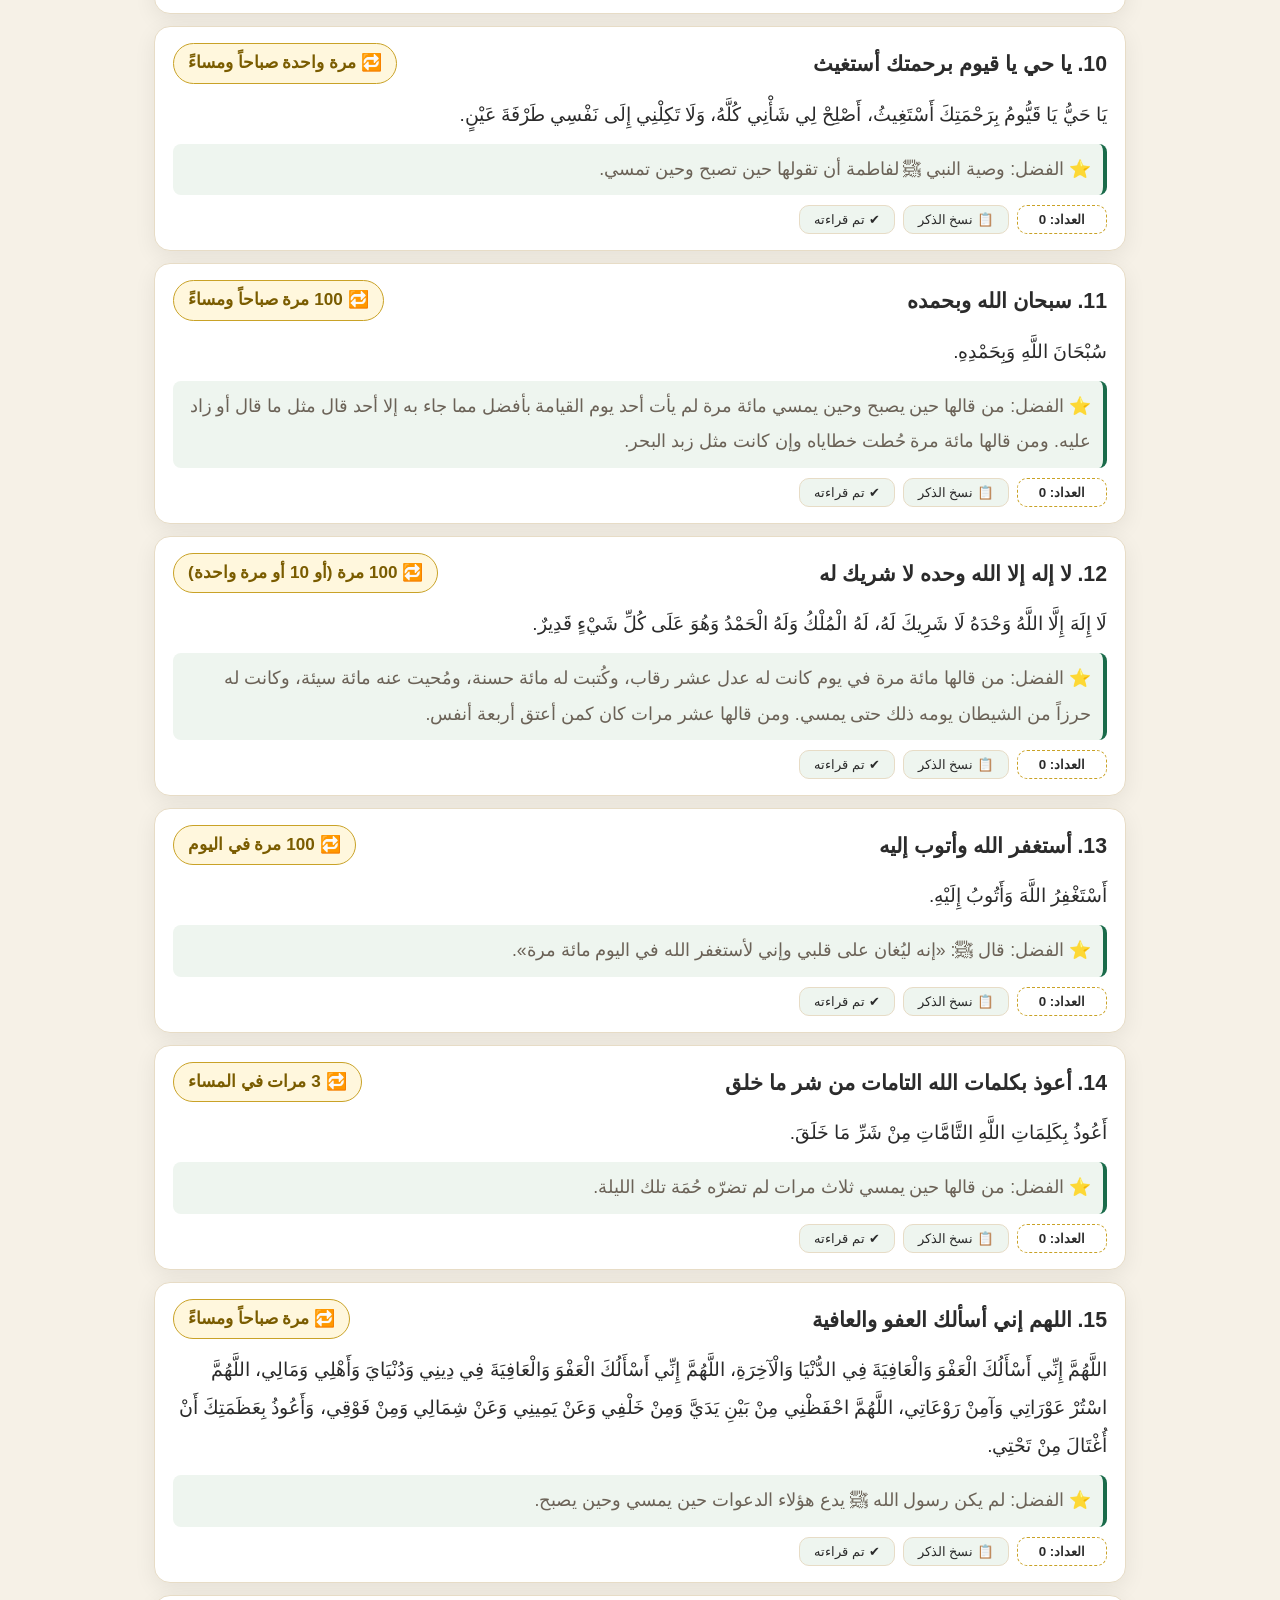
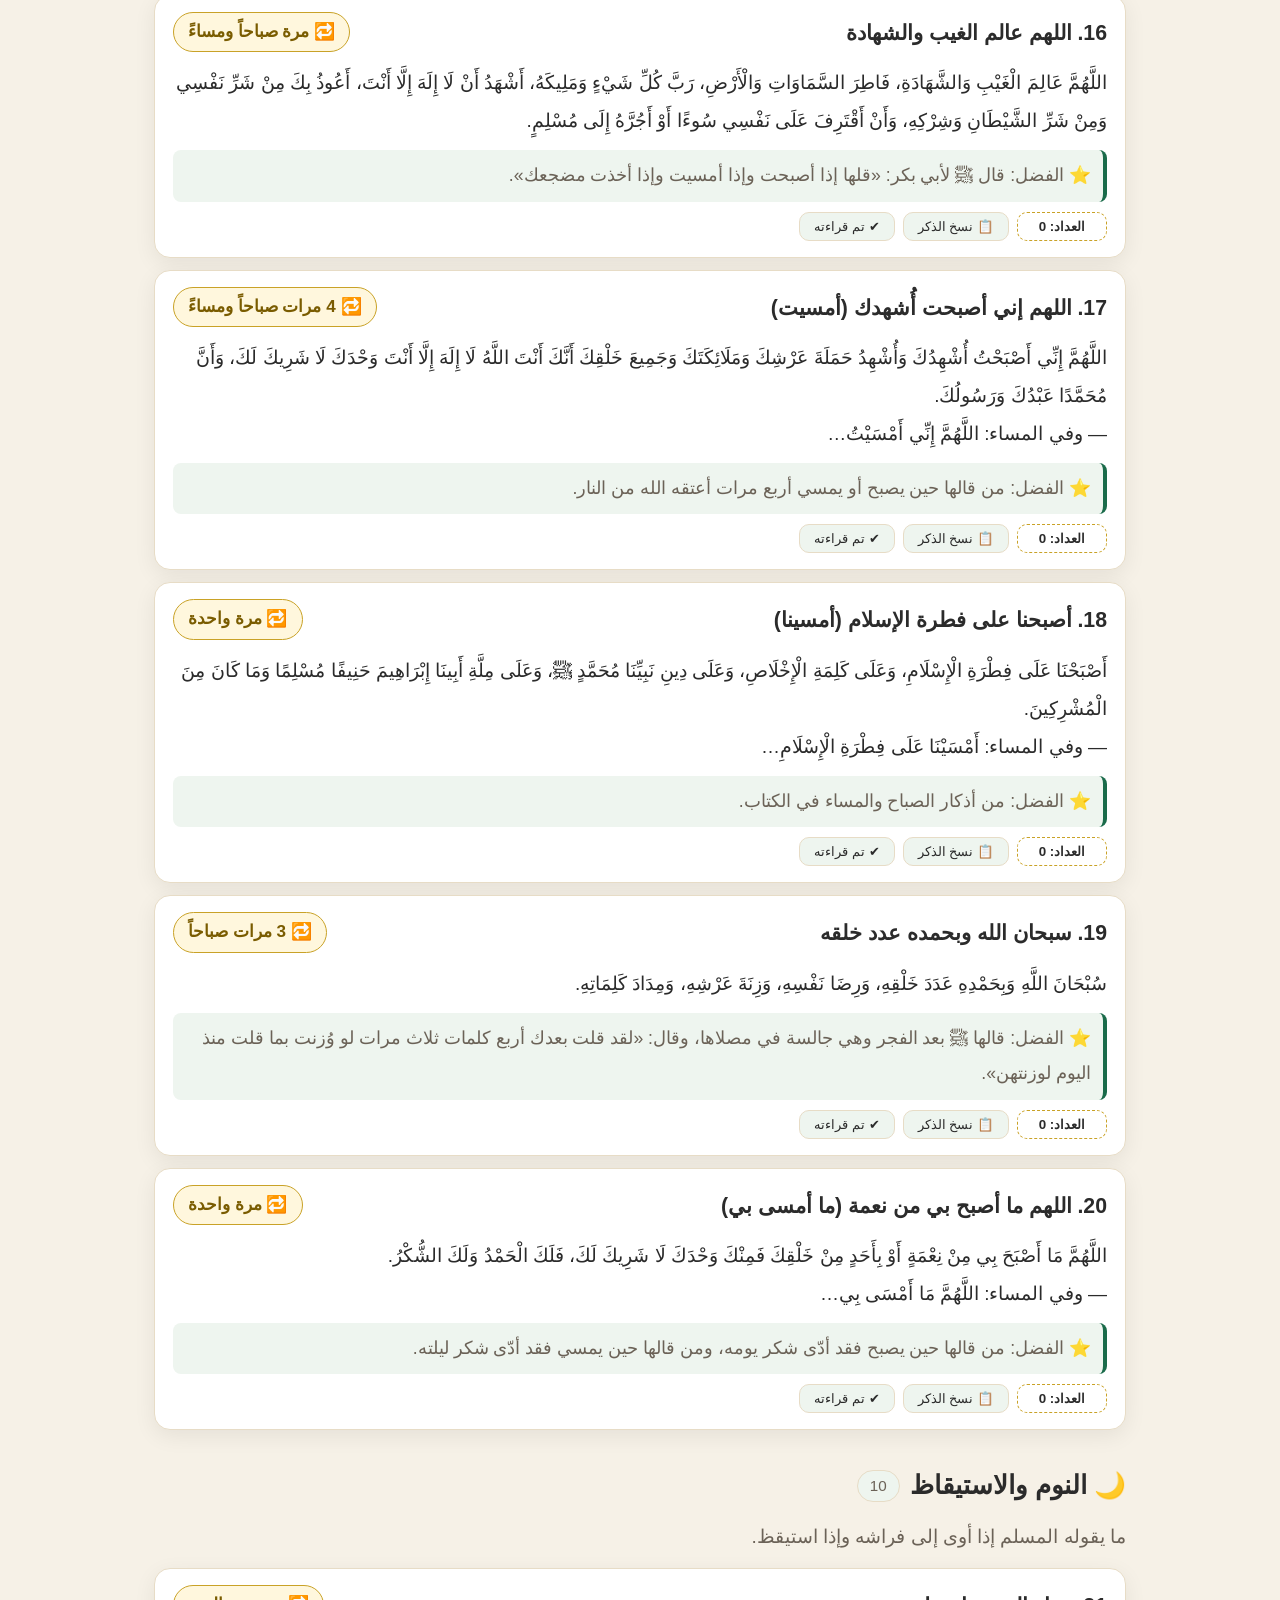
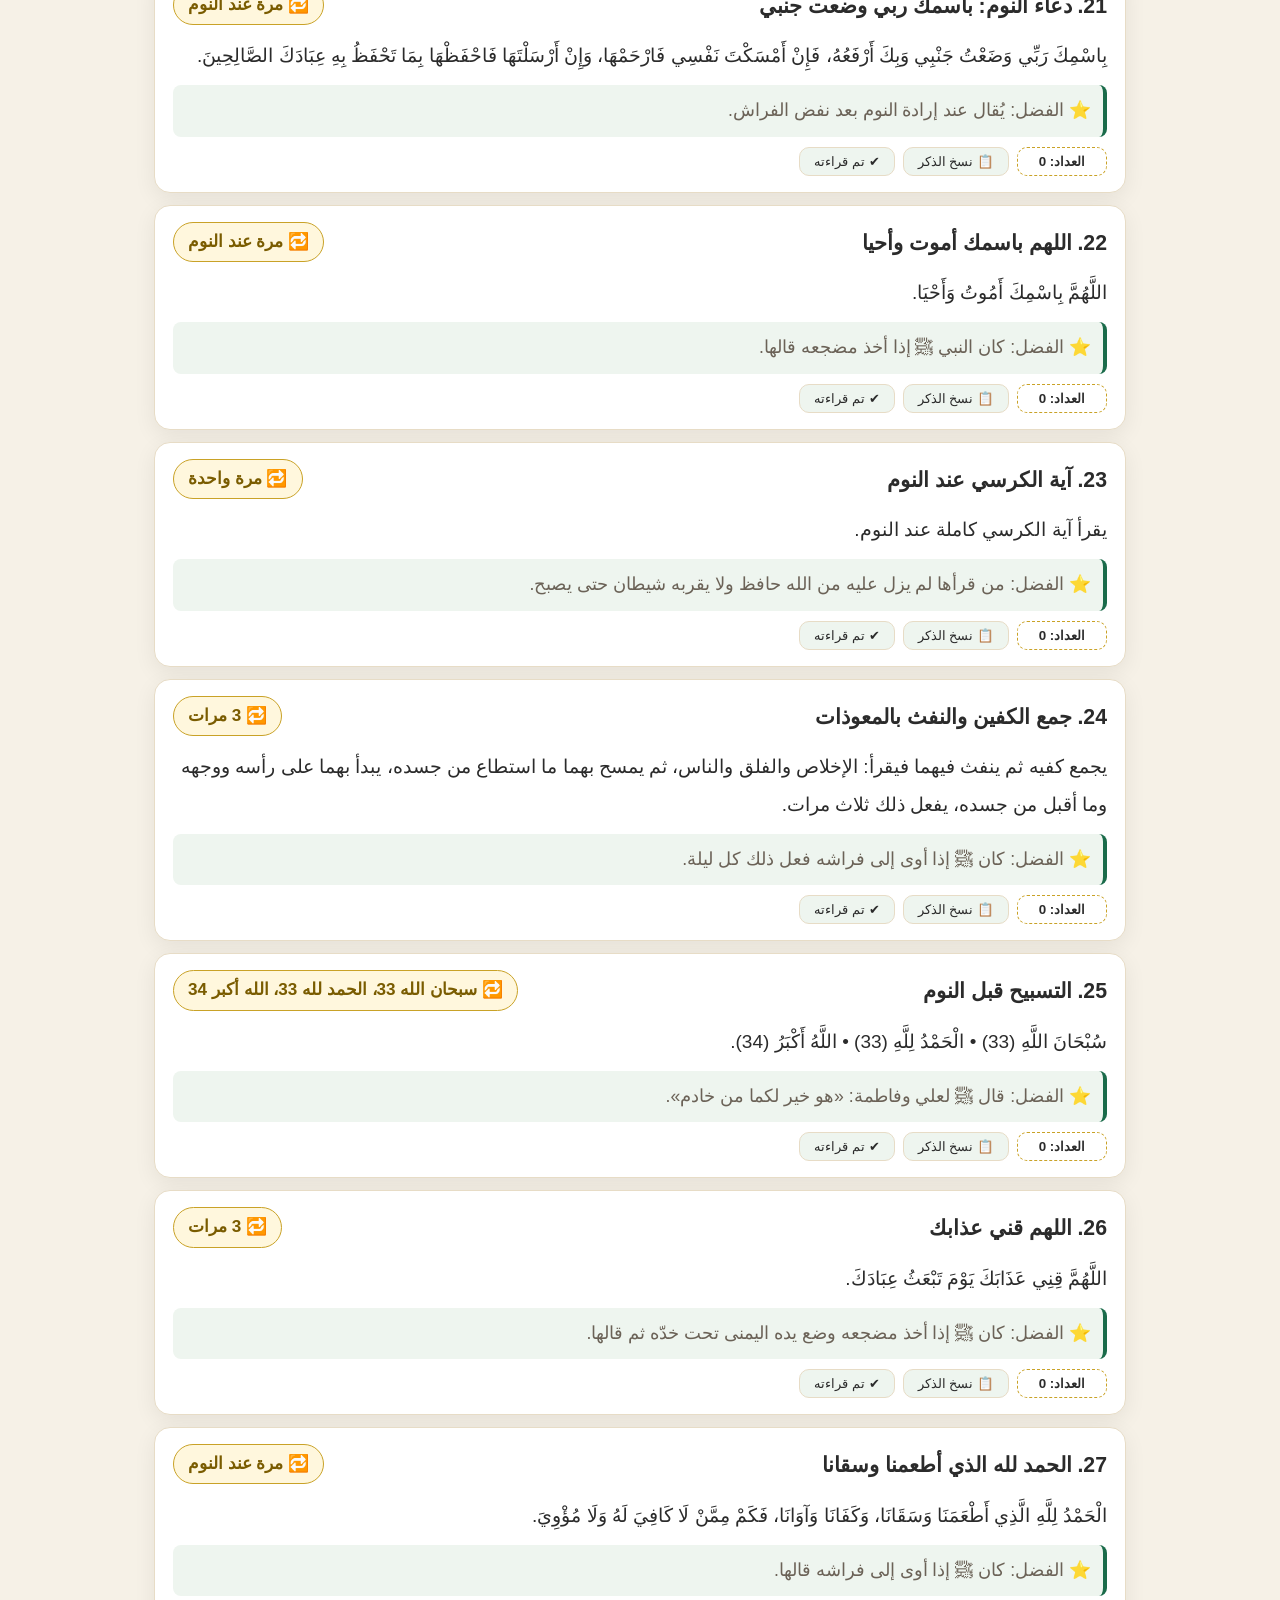
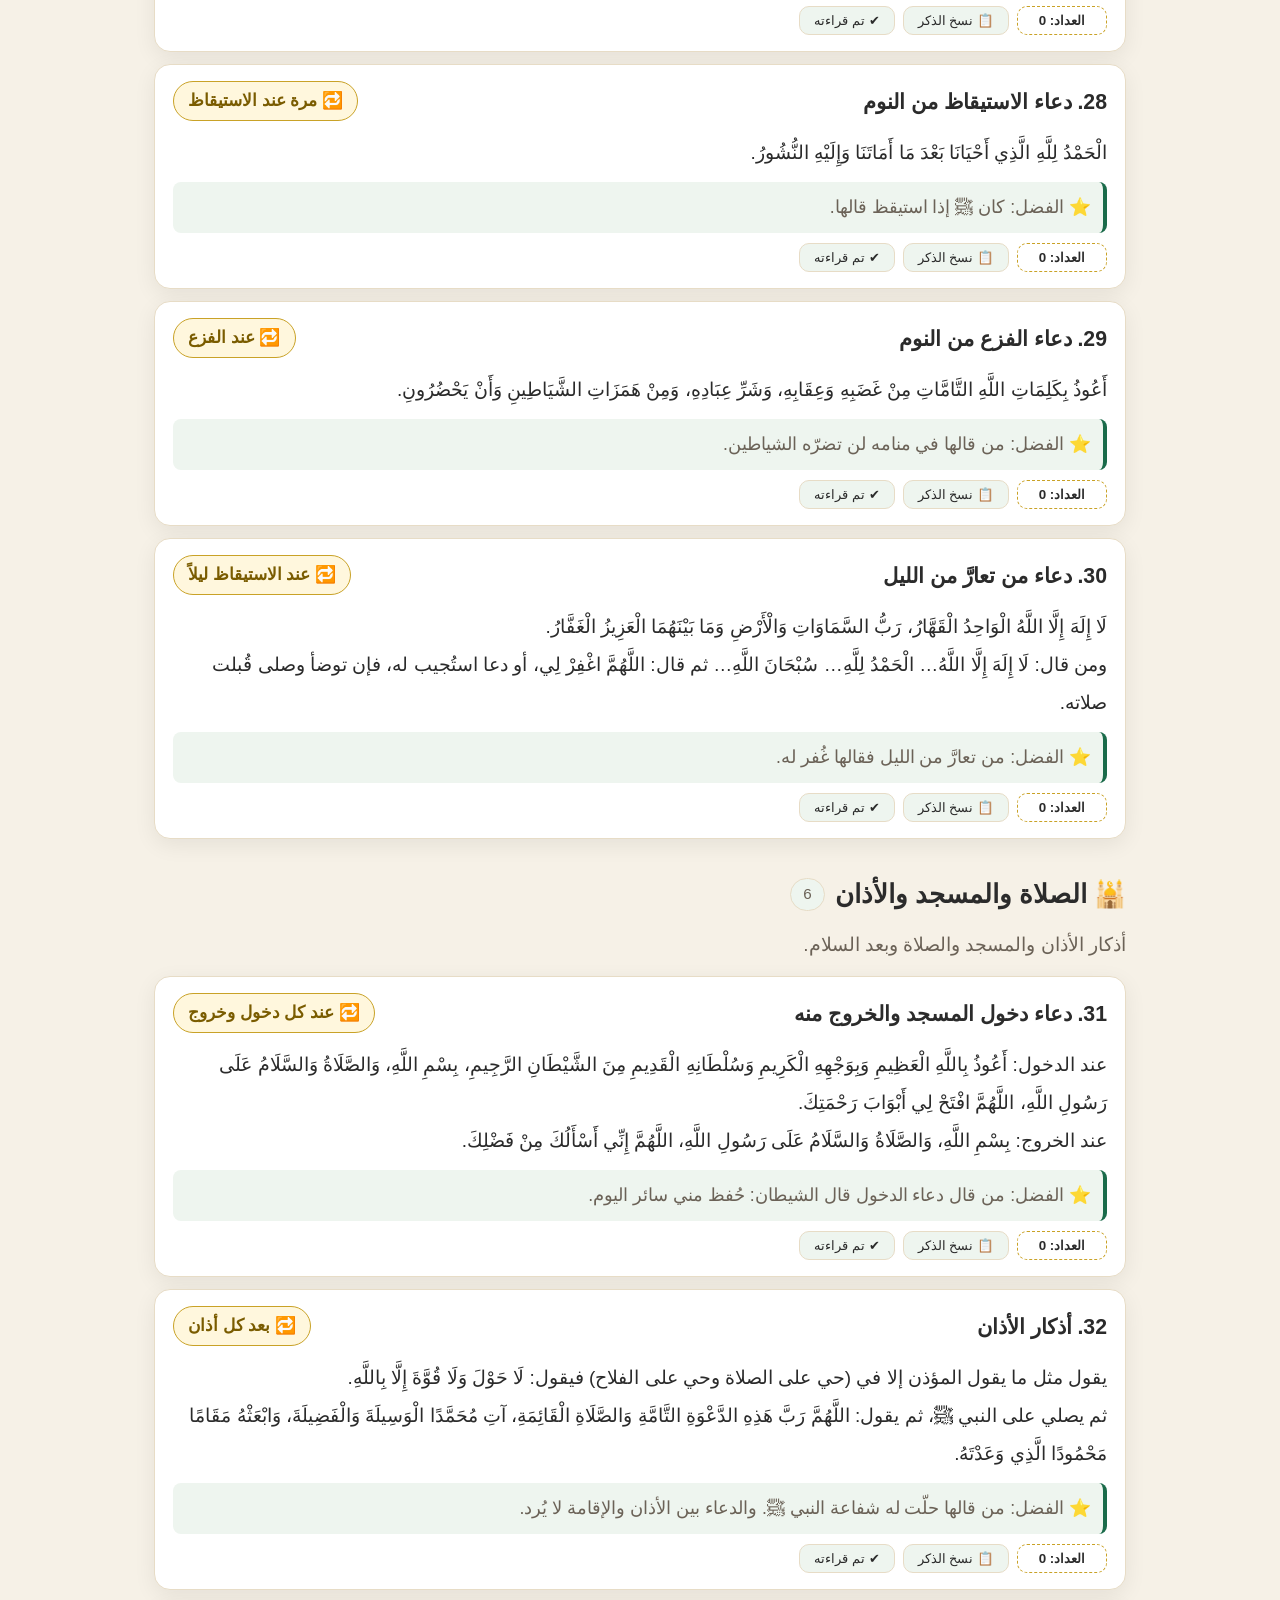
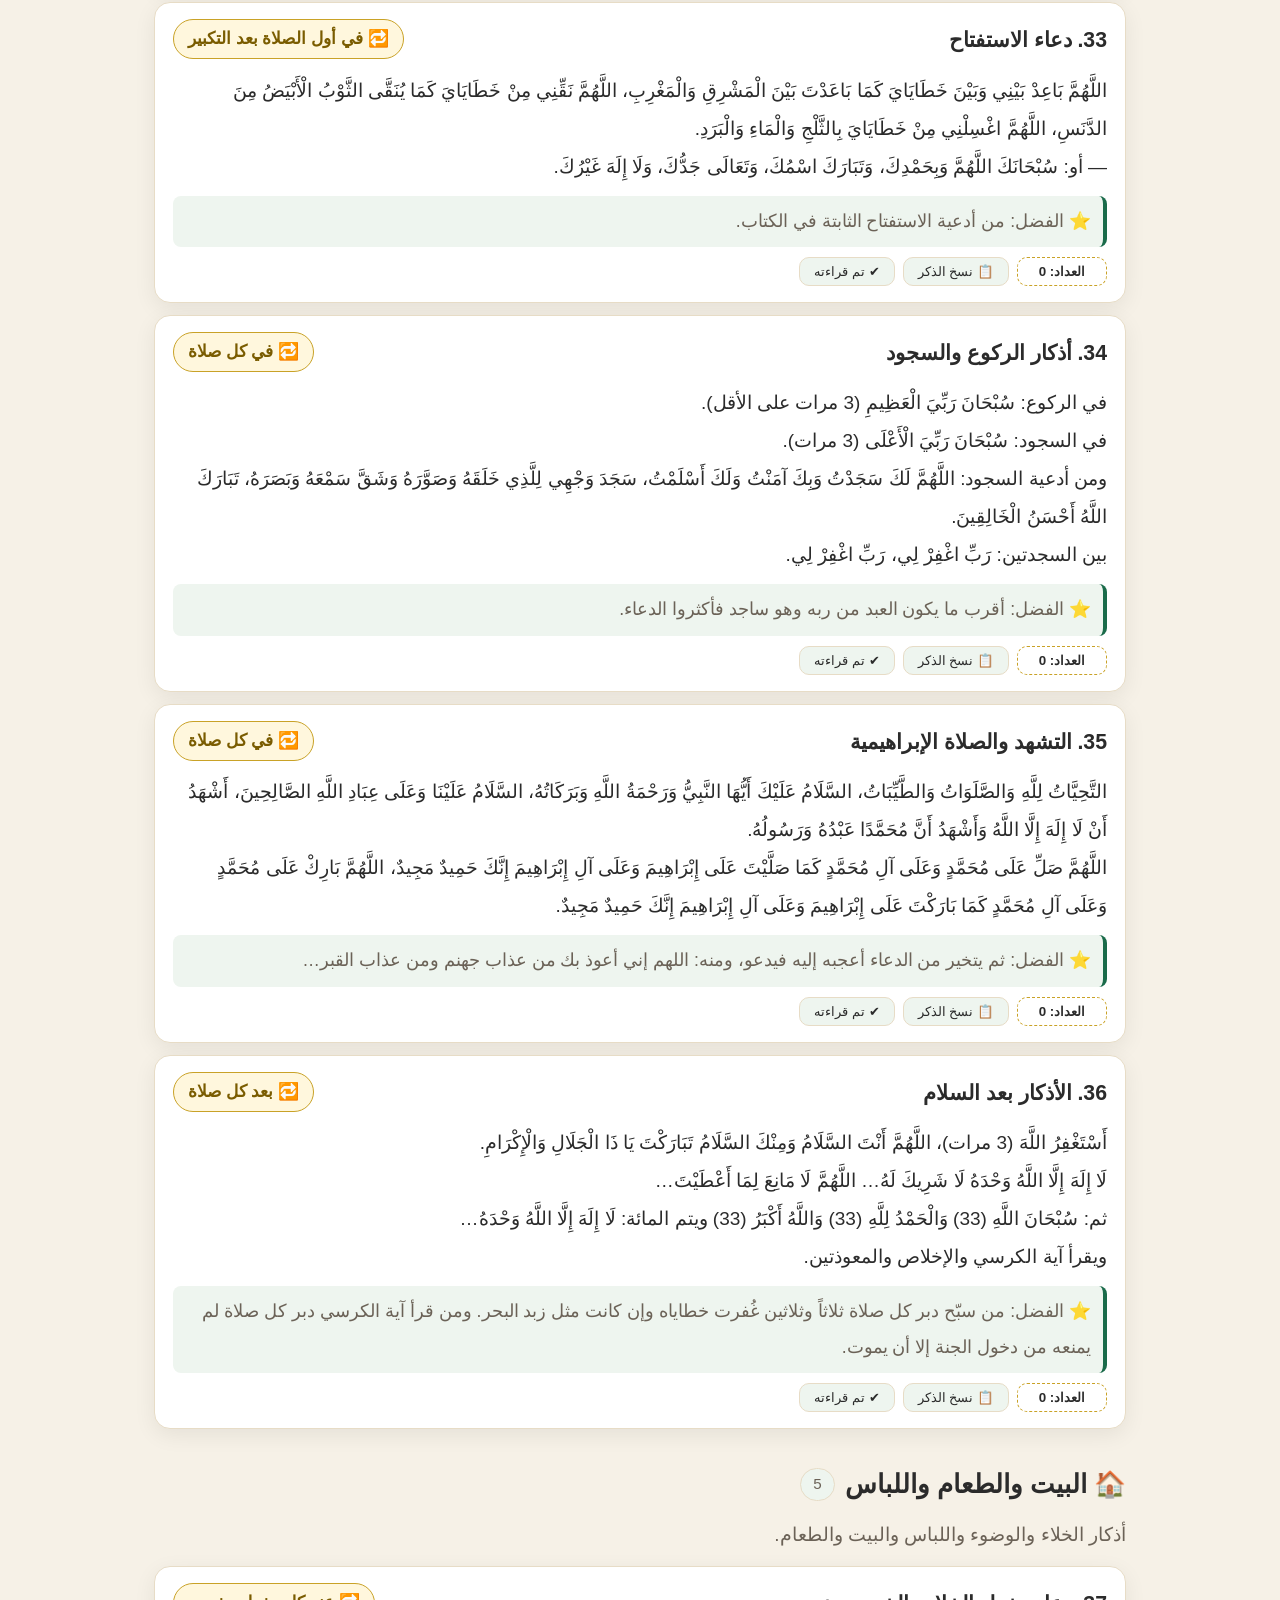
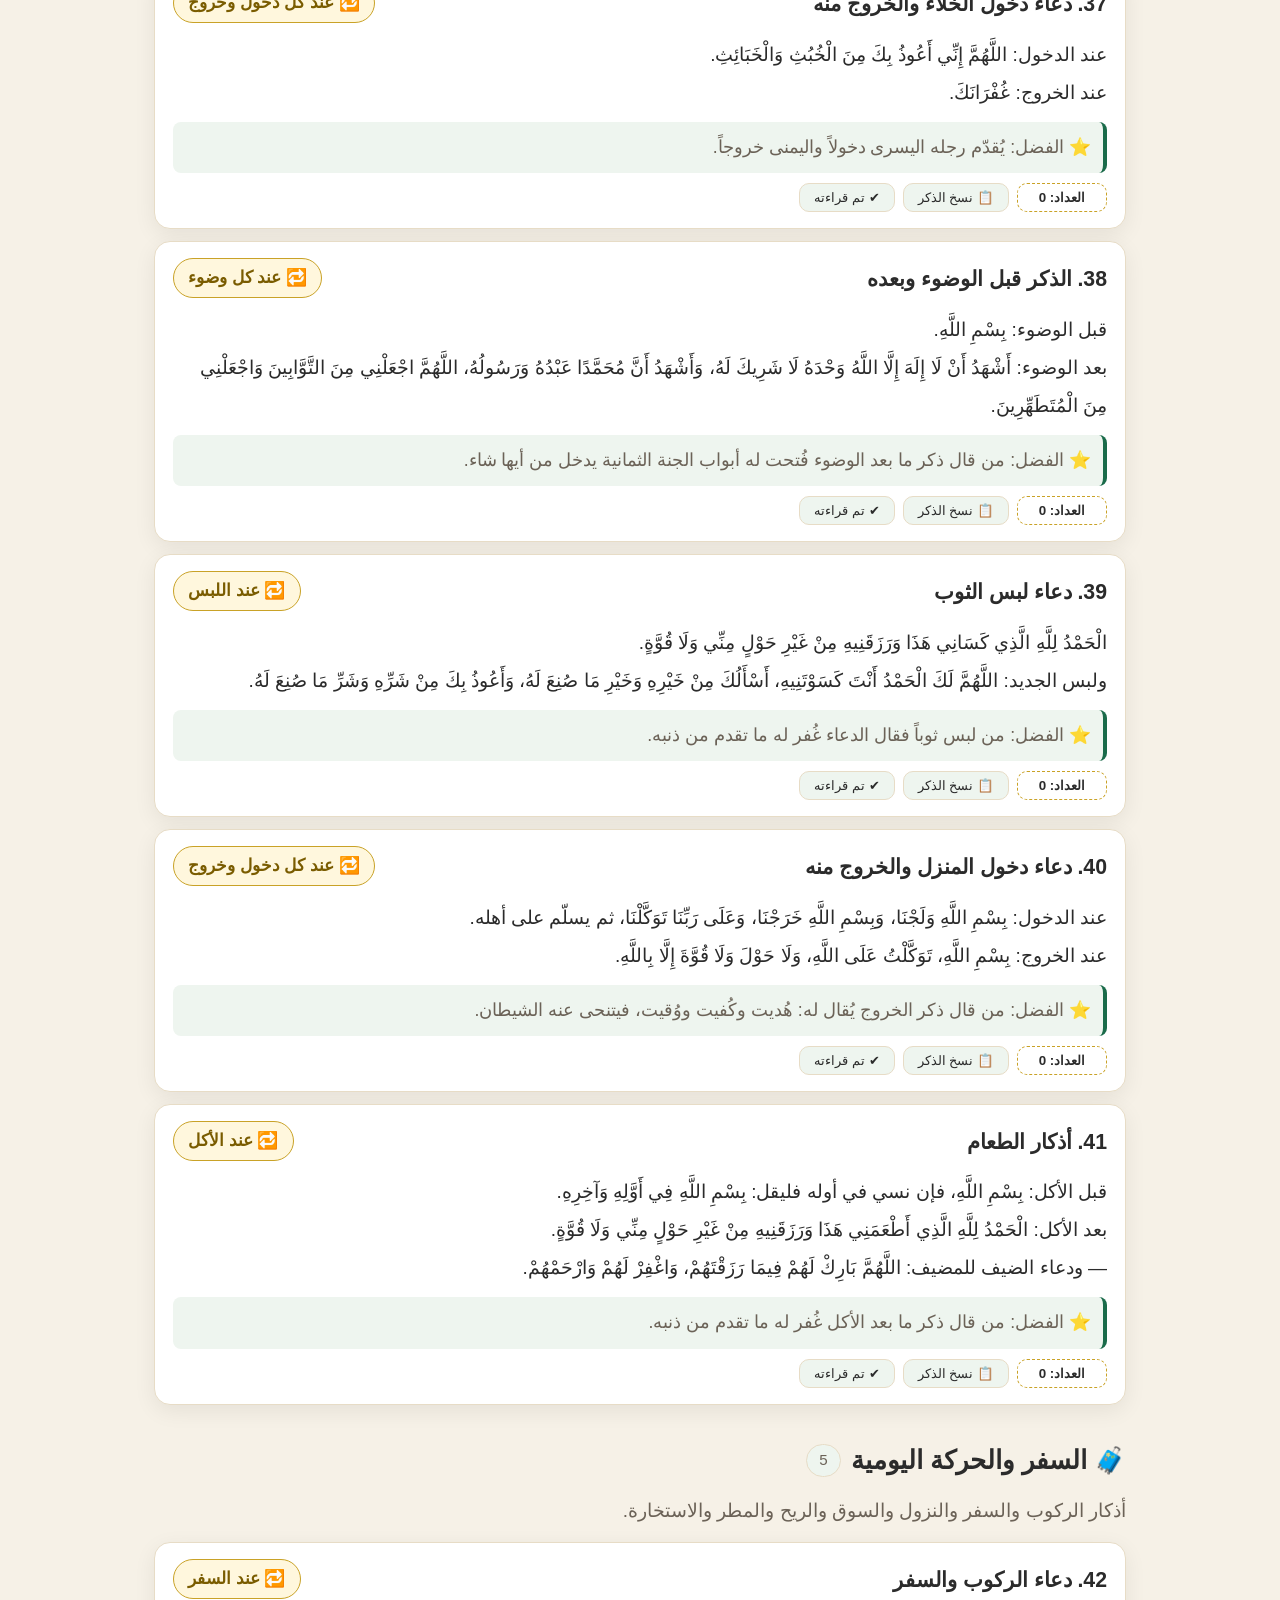
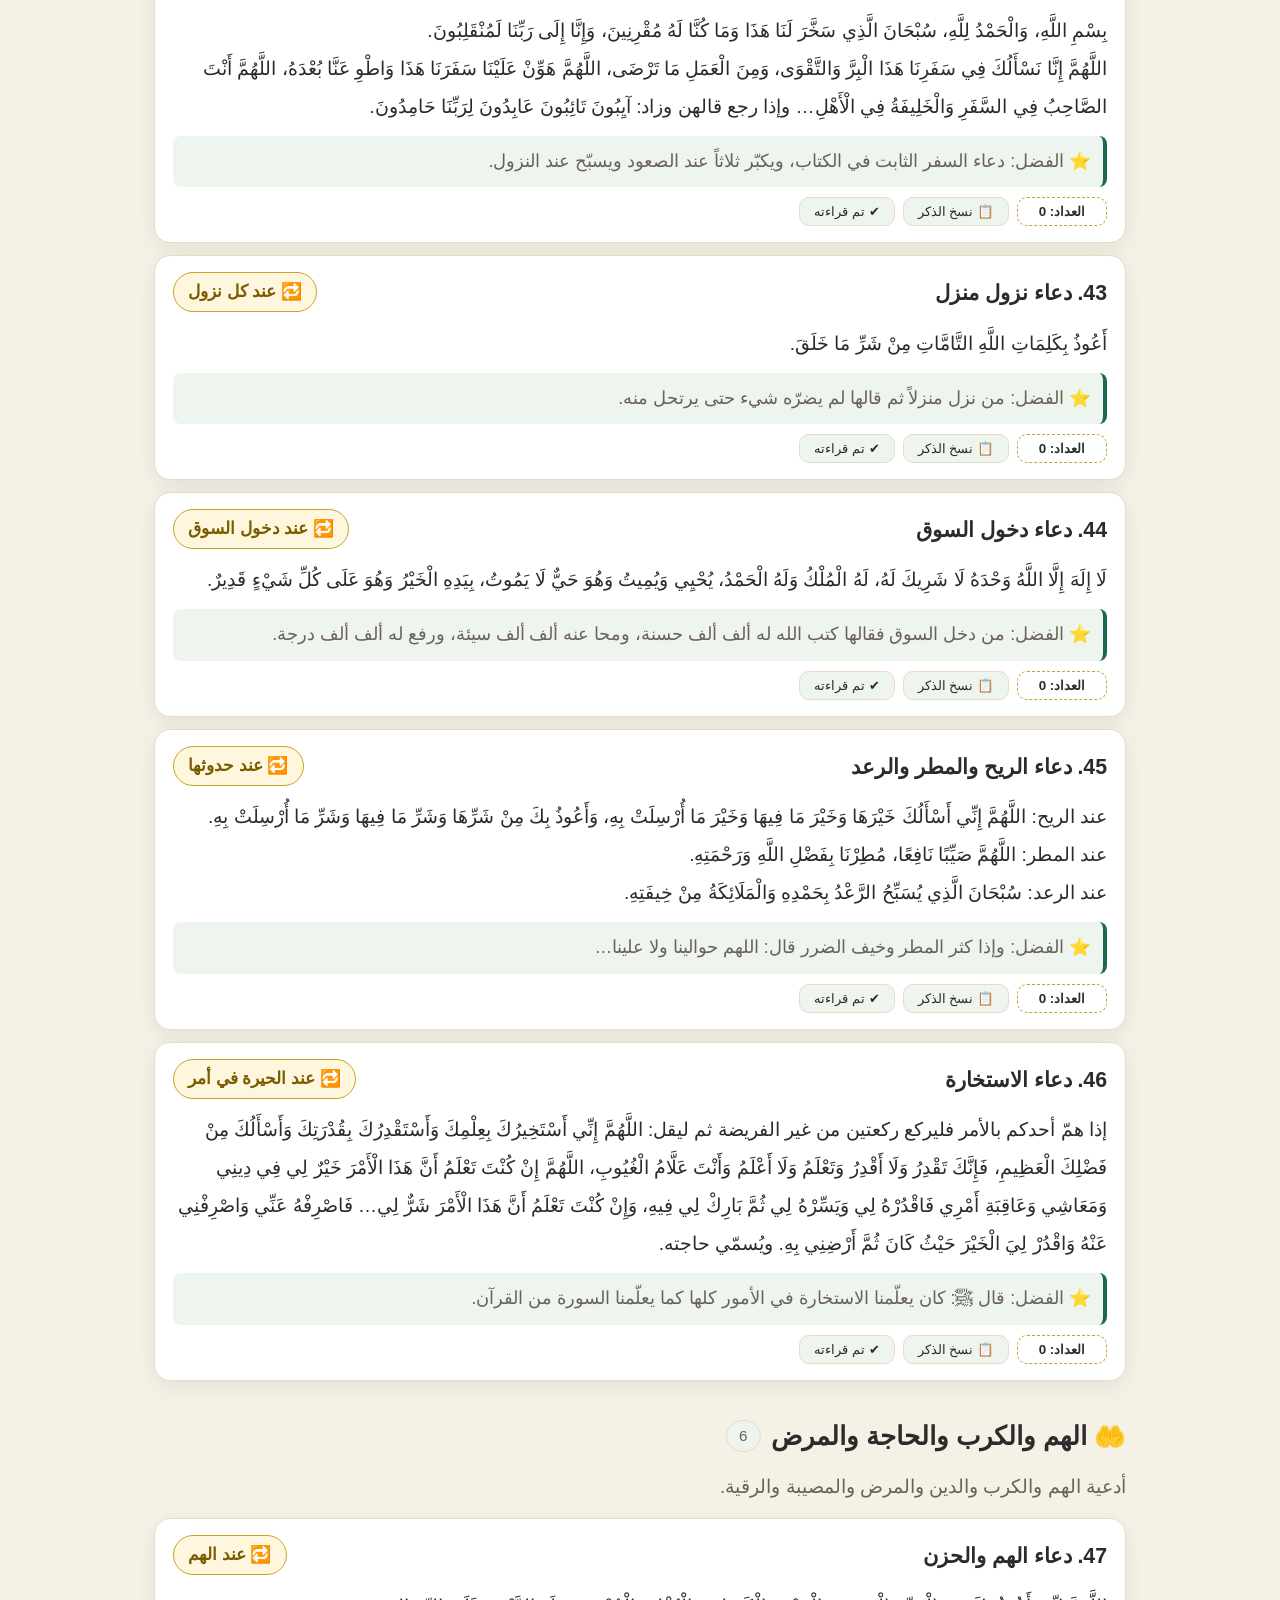
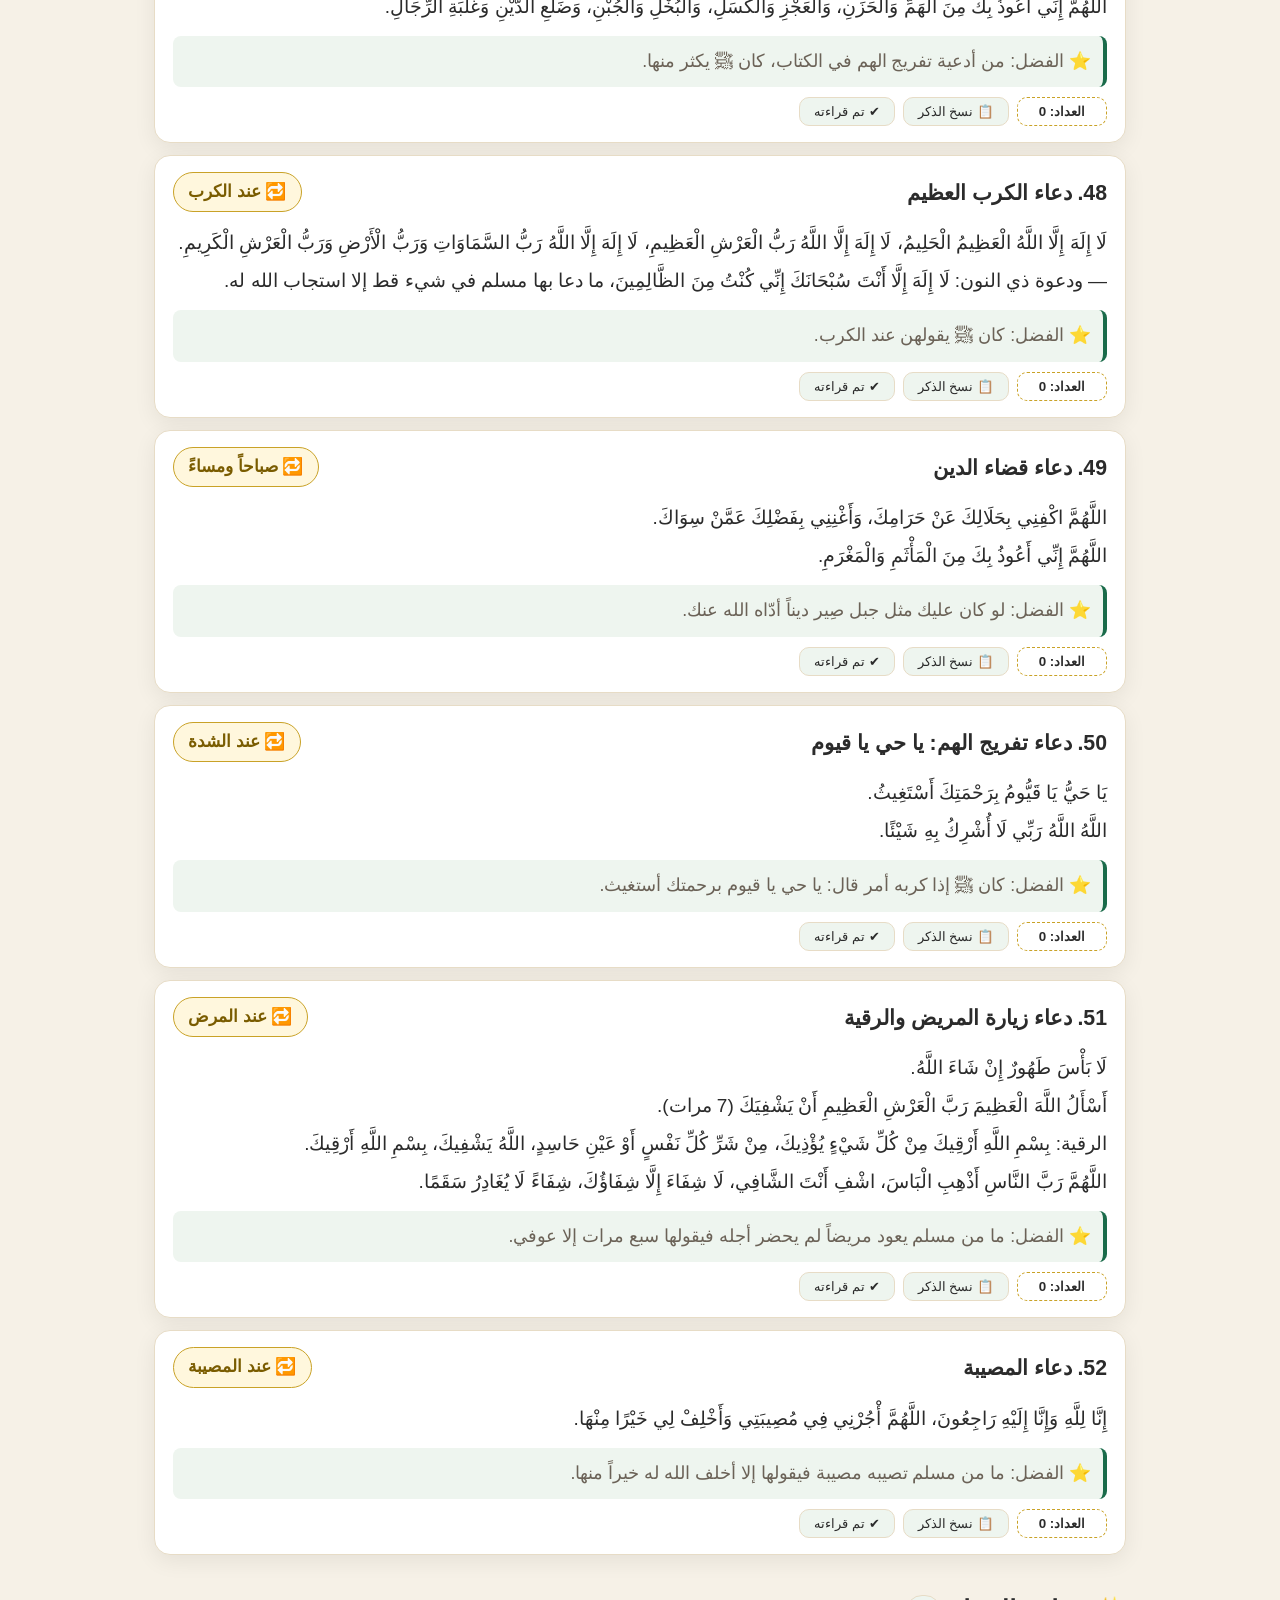
==== commit 96d750ee: "نقل 'عن هذا الموقع' خلف زر + نافذة تثبيت مستقلة clearly + إصلاح SW (v5)" ====
--- a/index.html
+++ b/index.html
@@ -43,17 +43,10 @@
 </header>
 
 <main class="container">
-  <section class="intro card">
-    <h2>📖 عن هذا الموقع</h2>
-    <p>هذا الموقع <b>مستخرج من كتاب «حصن المسلم» المرفق (PDF)</b> — والملف الأصلي عبارة عن صور ممسوحة (166 صفحة تقريباً) لذلك أُعيد تنسيق محتواه هنا <b>نصاً مرتباً يسهل قراءته والبحث فيه</b>، دون إضافة من خارج الكتاب.</p>
-    <ul class="tips">
-      <li>🔢 كل بطاقة فيها <b>عدد التكرار</b> كما ورد في الكتاب + زر عداد وزر نسخ.</li>
-      <li>🌅 ابدأ بقسم <b>أذكار الصباح والمساء</b> فهو أهم ورد يومي في الكتاب.</li>
-      <li>🖨️ الصفحة مناسبة للطباعة والجوال، وتعمل بدون إنترنت.</li>
-    </ul>
-    <div class="stats"><span id="statCount"></span> • <span id="statCats"></span></div>
-  </section>
-
+  <!-- بطاقة "عن هذا الموقع" تُفتح عبر الزر أدناه فقط (غير ظاهرة مباشرة) -->
+  <div class="about-wrap">
+    <button id="btnAbout" class="primary">ℹ️ عن هذا الموقع</button>
+  </div>
   <div id="results-info"></div>
   <div id="sections"></div>
 
@@ -71,6 +64,29 @@
 </main>
 
 <button id="toTop" title="العودة للأعلى">↑</button>
+<!-- نافذة "عن هذا الموقع" (تظهر فقط عند الضغط على الزر أعلاه) -->
+<div id="aboutModal" class="modal hidden" role="dialog" aria-modal="true" aria-label="عن هذا الموقع">
+  <div class="modal-overlay" id="aboutOverlay"></div>
+  <div class="modal-content">
+    <button id="btnAboutClose" class="modal-close" title="إغلاق">✕</button>
+    <section class="intro card">
+      <h2 style="margin-top:0">ℹ️ عن هذا الموقع</h2>
+      <p>هذا الموقع <b>مستخرج من كتاب «حصن المسلم» المرفق (PDF)</b> — والملف الأصلي عبارة عن صور ممسوحة (166 صفحة تقريباً) لذلك أُعيد تنسيق محتواه هنا <b>نصاً مرتباً يسهل قراءته والبحث فيه</b>، دون إضافة من خارج الكتاب.</p>
+      <ul class="tips">
+        <li>🔢 كل بطاقة فيها <b>عدد التكرار</b> كما ورد في الكتاب + زر عداد وزر نسخ.</li>
+        <li>🌅 ابدأ بقسم <b>أذكار الصباح والمساء</b> فهو أهم ورد يومي في الكتاب.</li>
+        <li>🖨️ الصفحة مناسبة للطباعة والجوال، وتعمل بدون إنترنت.</li>
+      </ul>
+      <div class="stats"><span id="statCount"></span> • <span id="statCats"></span></div>
+    </section>
+    <section class="card fadl">
+      <h2>فضل الذكر (من مقدمة الكتاب)</h2>
+      <p>قال الله تعالى: <span class="quran">﴿ فَاذْكُرُونِي أَذْكُرْكُمْ وَاشْكُرُوا لِي وَلَا تَكْفُرُونِ ﴾</span> [البقرة: 152]</p>
+      <p>وقال ﷺ: <span class="hadith">«مثل الذي يذكر ربه والذي لا يذكر ربه مثل الحي والميت»</span> متفق عليه.</p>
+      <p>وقال ﷺ: <span class="hadith">«سبق المفرِّدون» قالوا: وما المفرِّدون يا رسول الله؟ قال: «الذاكرون الله كثيراً والذاكرات»</span> رواه مسلم.</p>
+    </section>
+  </div>
+</div>
 <!-- 2026-10-17: نافذة اقتراح تثبيت الموقع كتطبيق عند الزيارة -->
 <div id="installPopup" class="install-popup hidden" role="dialog" aria-live="polite">
   <div class="install-text">📲 يمكنك تثبيت الموقع كتطبيق على هاتفك لفتحه بسرعة وقراءته دون اتصال.</div>
@@ -80,6 +96,8 @@
     <button id="btnInstallLater">لاحقاً</button>
   </div>
 </div>
+<!-- زر تثبيت مستقل واضح في الزاوية -->
+<button id="btnInstallPopup">📲 ثبت التطبيق</button>
 <script src="app.js"></script>
 <script src="install.js"></script>
 <!-- 2026-10-17: تسجيل عامل الخدمة (يعمل على المنشور فقط، لا في التطوير ولا المعاينة) -->
--- a/style.css
+++ b/style.css
@@ -91,12 +91,29 @@
 .rev{border:1px solid var(--line);border-radius:12px;padding:10px 14px;margin:10px 0}
 .rev.rok{border-right:5px solid #1a6b4a}
 .rev.rbad{border-right:5px solid #c0392b}
-/* ===== نافذة اقتراح التثبيت ===== */
-.install-popup{position:fixed;bottom:16px;right:16px;left:16px;max-width:520px;margin:auto;background:var(--card);border:1.5px solid var(--brand2);border-radius:16px;padding:14px 18px;box-shadow:var(--shadow);z-index:1000}
+
+/* ===== زر "عن هذا الموقع" ===== */
+.about-wrap{margin:14px 0;text-align:center}
+
+/* ===== نافذة "عن هذا الموقع" (modal) ===== */
+.modal{position:fixed;inset:0;z-index:2000;display:flex;align-items:center;justify-content:center;padding:16px}
+.modal.hidden{display:none}
+.modal-overlay{position:absolute;inset:0;background:rgba(0,0,0,.55);backdrop-filter:blur(4px)}
+.modal-content{position:relative;background:var(--card);border:1px solid var(--line);border-radius:18px;width:100%;max-width:700px;max-height:90vh;overflow-y:auto;padding:24px;box-shadow:0 12px 40px rgba(0,0,0,.22)}
+.modal-close{position:absolute;top:12px;right:14px;border:0;background:transparent;color:var(--muted);font-size:1.6em;cursor:pointer;line-height:1}
+.modal-close:hover{color:var(--ink)}
+
+/* ===== نافذة اقتراح التثبيت (واضحة كزر مستقل) ===== */
+.install-popup{position:fixed;bottom:16px;right:16px;left:16px;max-width:520px;margin:auto;background:var(--card);border:1.5px solid var(--brand2);border-radius:16px;padding:14px 18px;box-shadow:var(--shadow);z-index:1100}
 .install-text{font-weight:bold}
 .install-btns{display:flex;gap:10px;margin-top:10px;flex-wrap:wrap}
 .install-btns button{border-radius:12px;padding:9px 20px;font-family:inherit;font-weight:bold;cursor:pointer;font-size:.95em}
 #btnInstallLater{background:transparent;color:var(--muted);border:1.5px solid var(--line)}
 #iosHint{margin-top:8px;font-size:.9em;color:var(--muted)}
+#btnInstallPopup{position:fixed;bottom:18px;left:18px;z-index:1150;display:flex;align-items:center;gap:8px;background:var(--brand2);color:#3a2d00;border:0;border-radius:999px;padding:10px 16px;font-family:inherit;font-weight:bold;cursor:pointer;box-shadow:var(--shadow)}
+#btnInstallPopup:hover{transform:translateY(-1px)}
+body.dark #btnInstallPopup{background:#ffd75e;color:#2a2200}
+.install-popup.hidden,#btnInstallPopup.hidden{display:none}
+
 @media print{.hero .toolbar,.cats,.zikr-actions,#toTop{display:none}body{background:#fff}.card,.zikr{box-shadow:none}}
 @media(max-width:600px){body{line-height:1.95}.hero h1{font-size:1.9em}}
